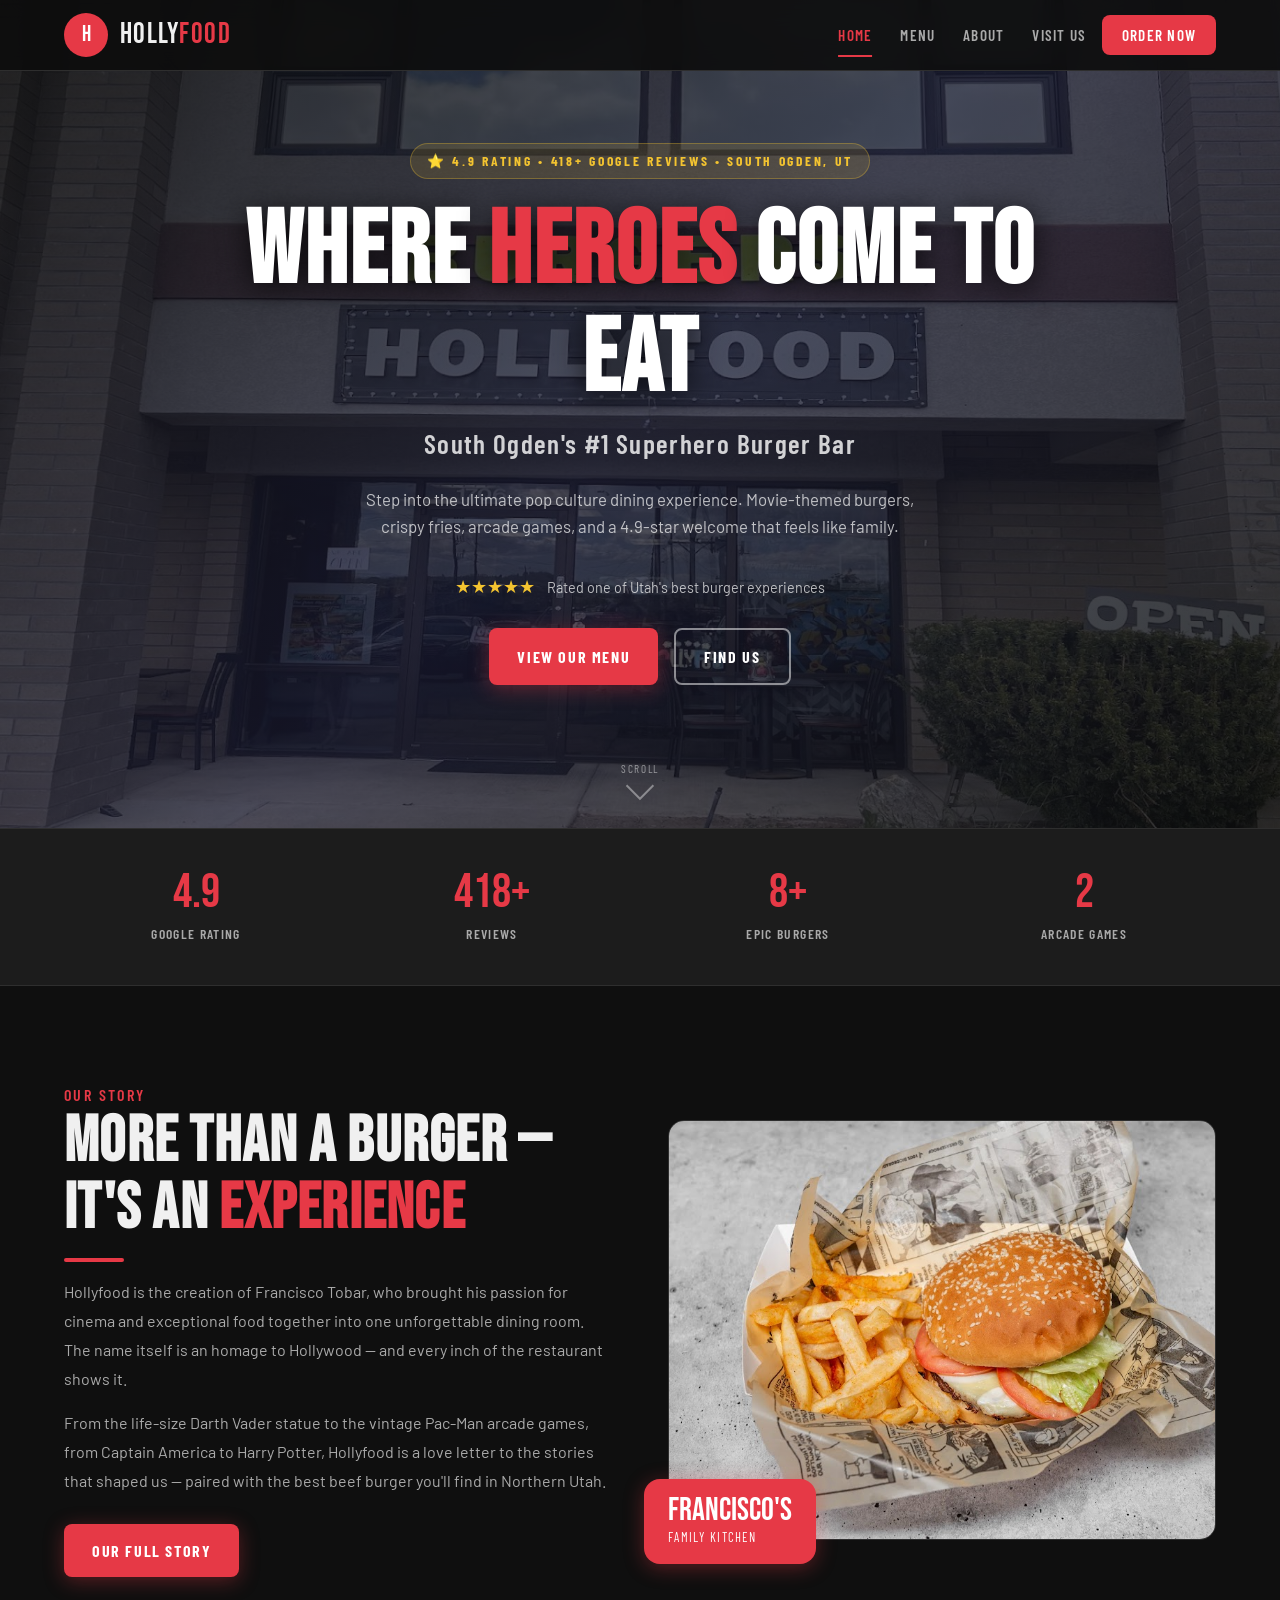
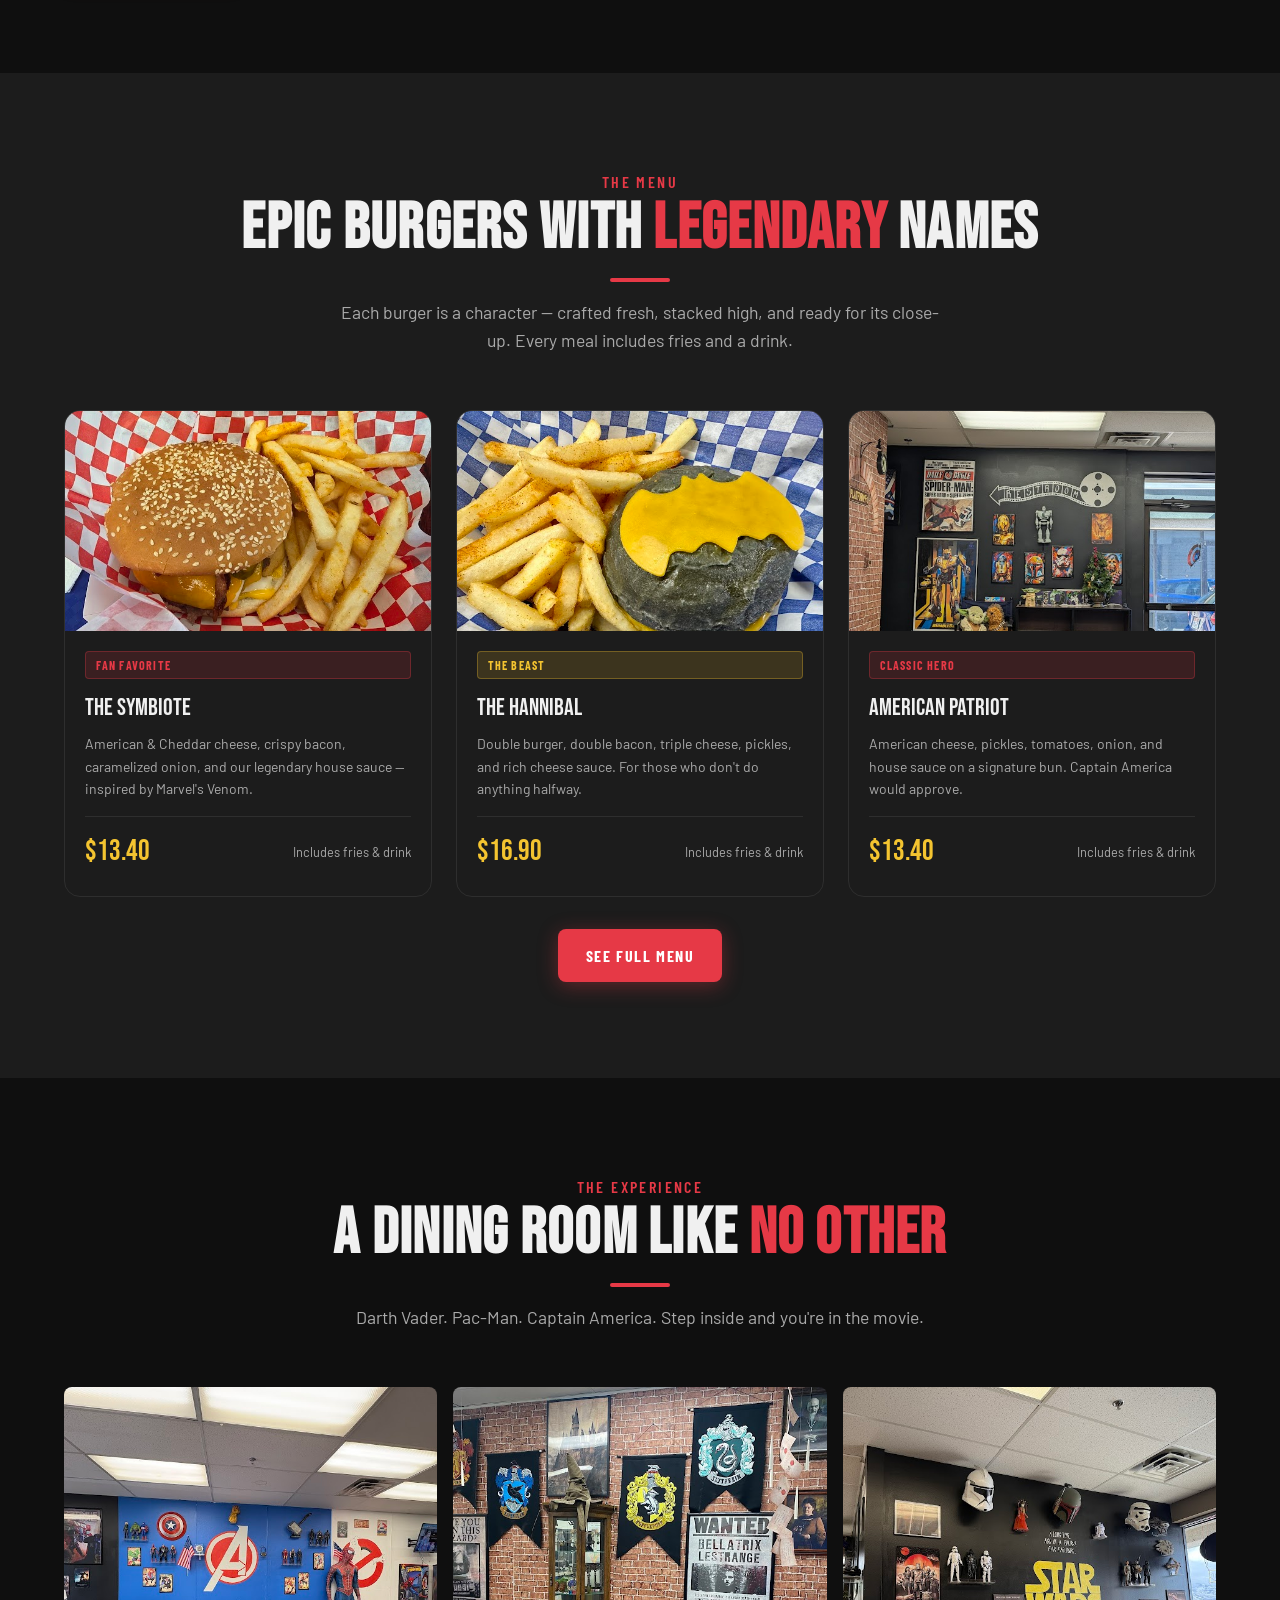
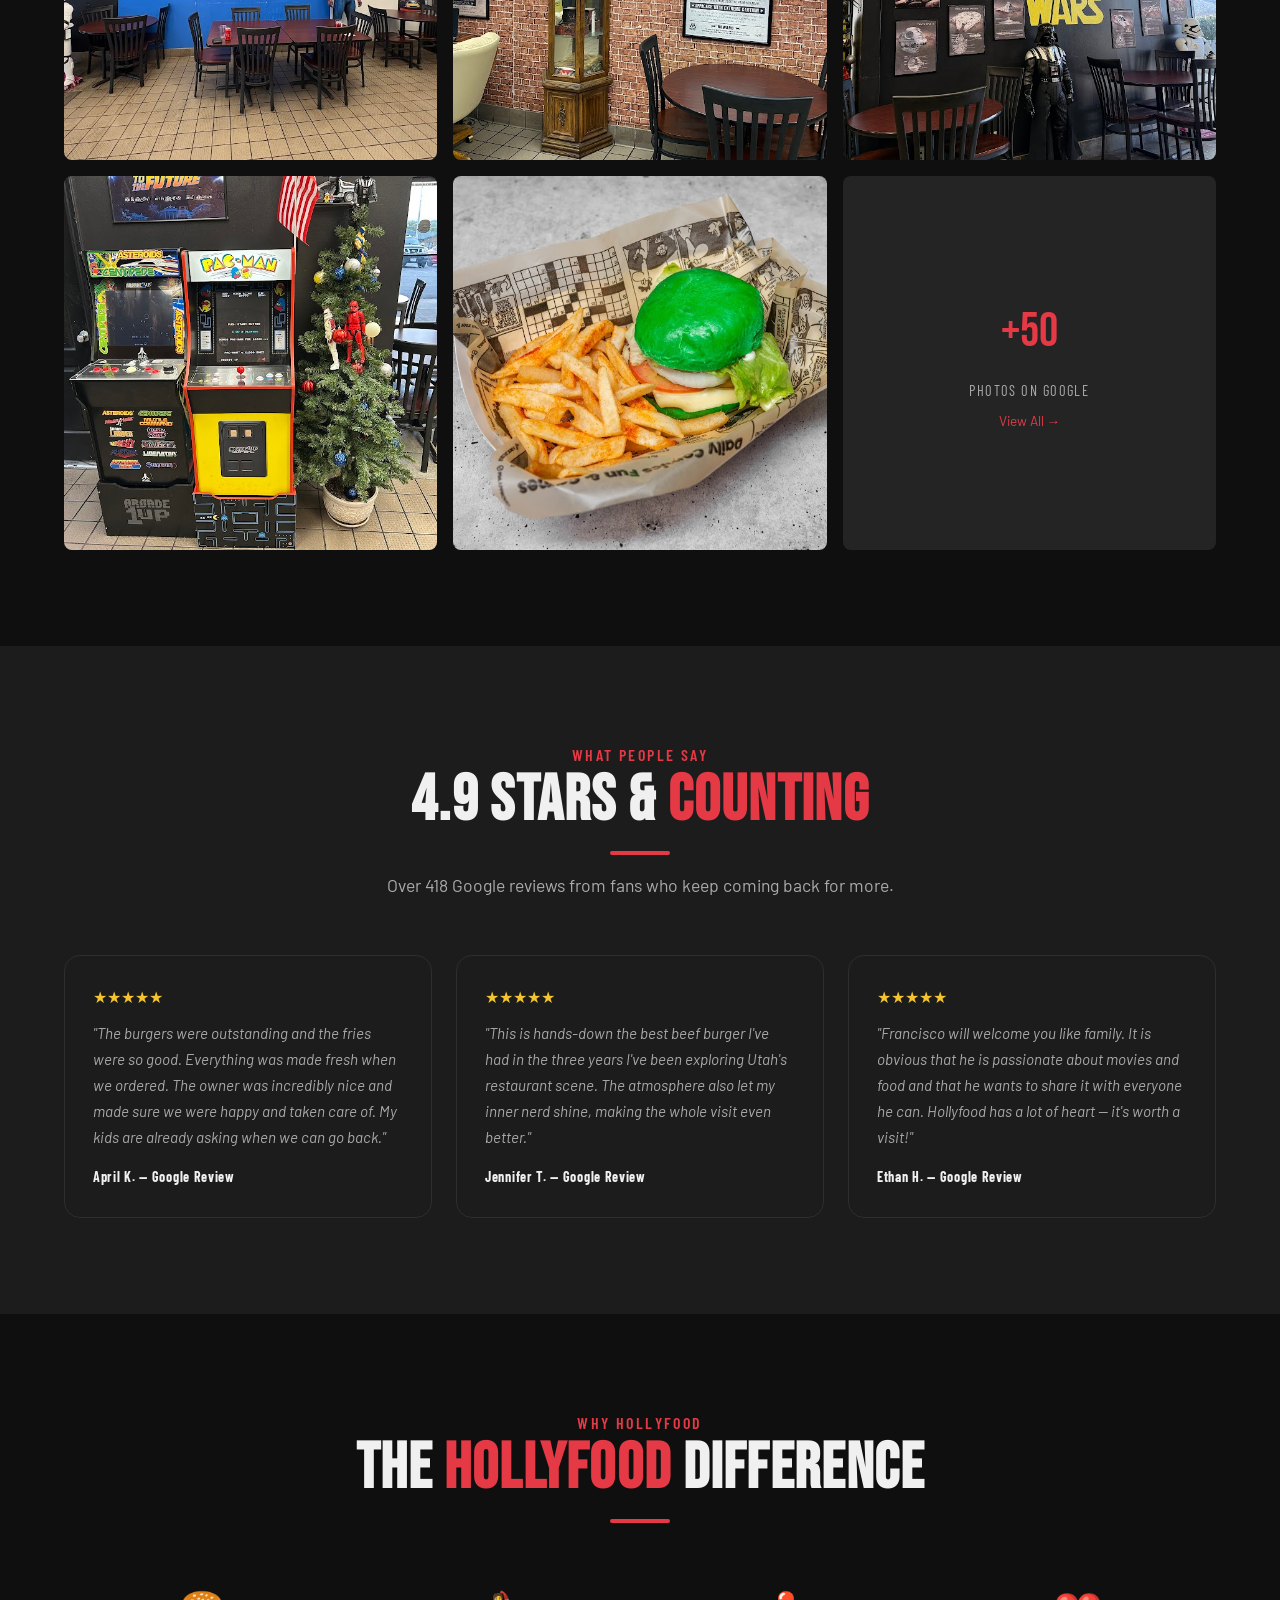
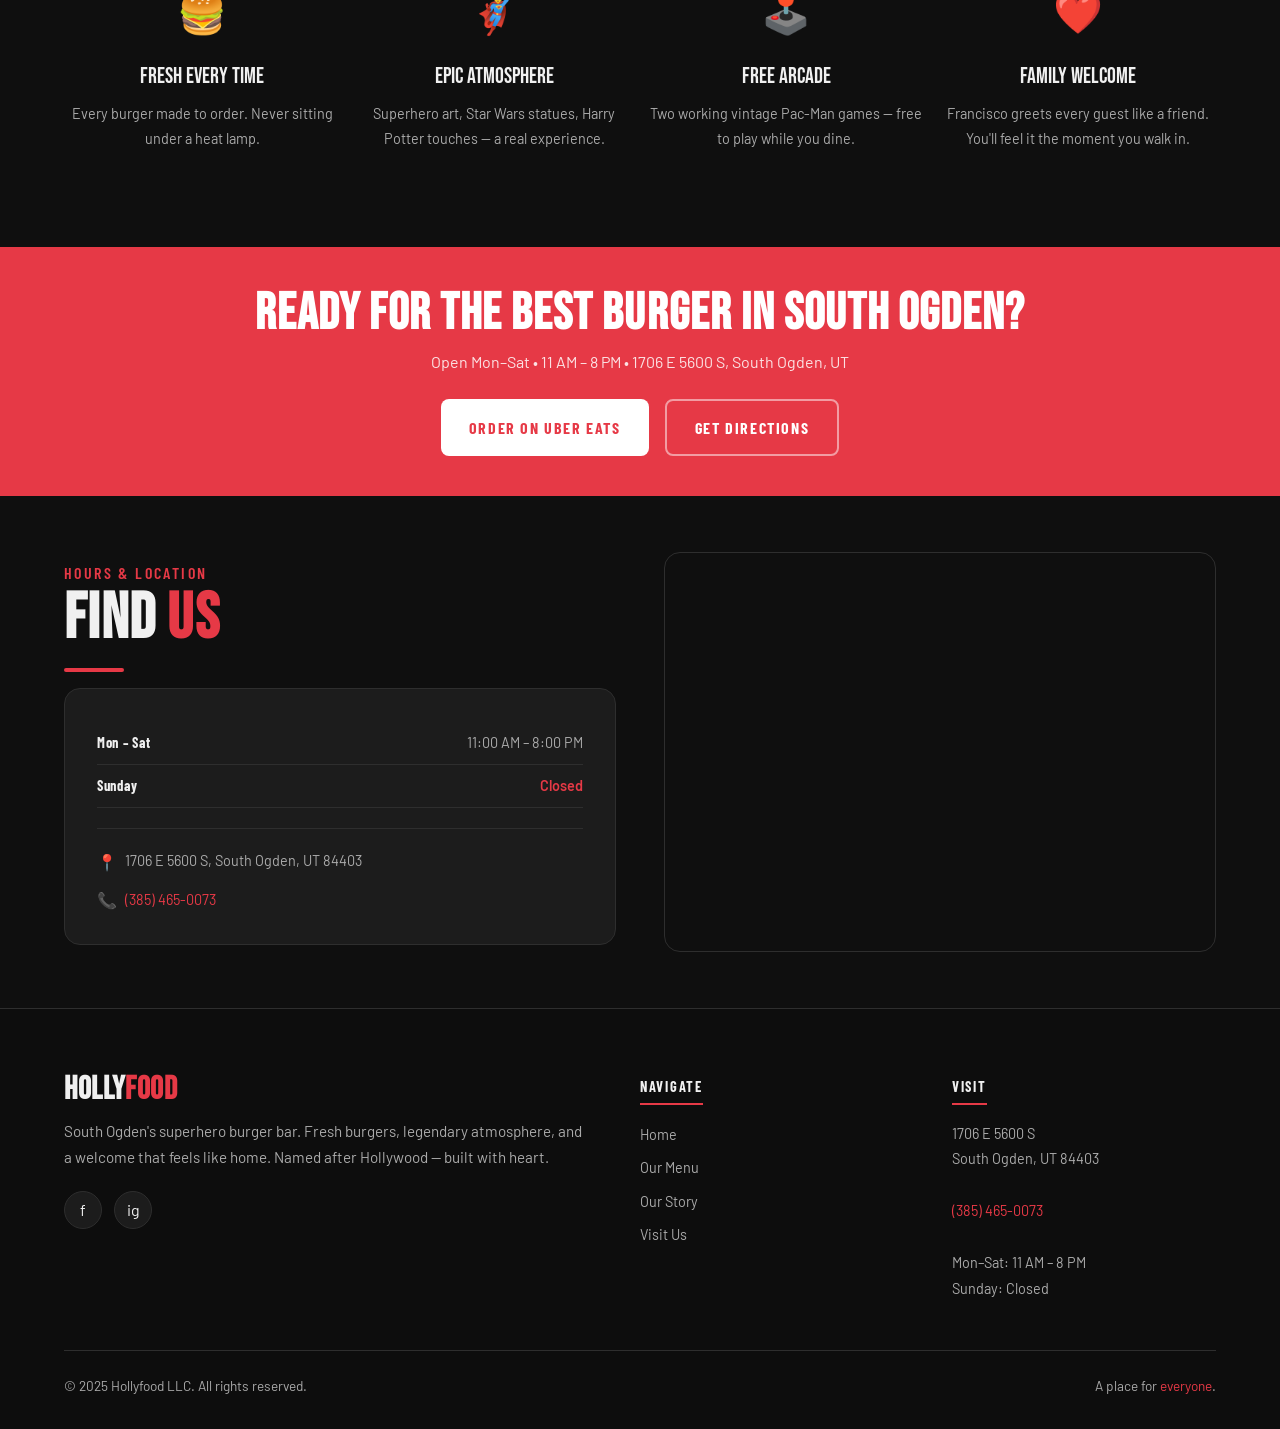
==== index.html @ 8cdc905f "fix: replace keyed Maps embed with keyless iframe (no API key needed)" ====
<!DOCTYPE html>
<html lang="en">
<head>
  <meta charset="UTF-8" />
  <meta name="viewport" content="width=device-width, initial-scale=1.0" />
  <title>Hollyfood — South Ogden's Superhero Burger Bar</title>
  <meta name="description" content="Hollyfood is South Ogden's one-of-a-kind superhero and movie-themed burger bar. Epic burgers, crispy fries, retro arcade games, and an unforgettable atmosphere. 4.9 ⭐ on Google." />
  <link rel="stylesheet" href="style.css" />
</head>
<body>

  <!-- NAV -->
  <nav id="main-nav">
    <div class="nav-inner">
      <a href="index.html" class="nav-logo" aria-label="Hollyfood Home">
        <div class="nav-logo-icon">H</div>
        <span class="nav-logo-text">Holly<span>food</span></span>
      </a>
      <div class="nav-links">
        <a href="index.html" class="active">Home</a>
        <a href="menu.html">Menu</a>
        <a href="about.html">About</a>
        <a href="visit.html">Visit Us</a>
        <a href="visit.html#order" class="nav-cta">Order Now</a>
      </div>
      <button class="nav-toggle" id="nav-toggle" aria-label="Toggle menu">
        <span></span><span></span><span></span>
      </button>
    </div>
    <div class="nav-mobile" id="nav-mobile">
      <a href="index.html" class="active">Home</a>
      <a href="menu.html">Menu</a>
      <a href="about.html">About</a>
      <a href="visit.html">Visit Us</a>
      <a href="visit.html#order">Order Now</a>
    </div>
  </nav>

  <!-- HERO -->
  <section class="hero" id="hero">
    <div class="hero-bg" style="background-image: url('images/photo-1.jpg');"></div>
    <div class="hero-overlay"></div>
    <div class="hero-content">
      <div class="hero-badge">⭐ 4.9 Rating &bull; 418+ Google Reviews &bull; South Ogden, UT</div>
      <h1>Where <span>Heroes</span> Come to Eat</h1>
      <p class="hero-sub">South Ogden's #1 Superhero Burger Bar</p>
      <p class="hero-desc">Step into the ultimate pop culture dining experience. Movie-themed burgers, crispy fries, arcade games, and a 4.9-star welcome that feels like family.</p>
      <div class="hero-stars">
        ★★★★★ <span>Rated one of Utah's best burger experiences</span>
      </div>
      <div class="hero-btns">
        <a href="menu.html" class="btn btn-primary">View Our Menu</a>
        <a href="visit.html" class="btn btn-outline">Find Us</a>
      </div>
    </div>
    <div class="scroll-indicator">
      <span>Scroll</span>
      <div class="scroll-indicator-arrow"></div>
    </div>
  </section>

  <!-- STATS BAR -->
  <div class="stats-bar reveal">
    <div class="container">
      <div class="stats-grid">
        <div>
          <div class="stat-number">4.9</div>
          <div class="stat-label">Google Rating</div>
        </div>
        <div>
          <div class="stat-number">418+</div>
          <div class="stat-label">Reviews</div>
        </div>
        <div>
          <div class="stat-number">8+</div>
          <div class="stat-label">Epic Burgers</div>
        </div>
        <div>
          <div class="stat-number">2</div>
          <div class="stat-label">Arcade Games</div>
        </div>
      </div>
    </div>
  </div>

  <!-- ABOUT SNIPPET -->
  <section>
    <div class="container">
      <div class="grid-2" style="gap: 3.5rem; align-items: center;">
        <div class="reveal">
          <span class="subheading">Our Story</span>
          <h2>More Than a Burger — It's an <span class="text-accent">Experience</span></h2>
          <div class="accent-divider" style="margin: 1rem 0;"></div>
          <p style="color: var(--color-text-muted); line-height: 1.8; margin-bottom: 1rem;">
            Hollyfood is the creation of Francisco Tobar, who brought his passion for cinema and exceptional food together into one unforgettable dining room. The name itself is an homage to Hollywood — and every inch of the restaurant shows it.
          </p>
          <p style="color: var(--color-text-muted); line-height: 1.8; margin-bottom: 1.75rem;">
            From the life-size Darth Vader statue to the vintage Pac-Man arcade games, from Captain America to Harry Potter, Hollyfood is a love letter to the stories that shaped us — paired with the best beef burger you'll find in Northern Utah.
          </p>
          <a href="about.html" class="btn btn-primary">Our Full Story</a>
        </div>
        <div class="reveal reveal-delay-2" style="position: relative;">
          <div class="photo-card card" style="height: 420px;">
            <img
              src="images/photo-2.jpg"
              alt="Hollyfood interior with superhero decor and memorabilia"
              style="width:100%; height: 100%; object-fit: cover;"
            />
          </div>
          <div style="position: absolute; bottom: -1.5rem; left: -1.5rem; background: var(--color-accent); color: #fff; border-radius: var(--radius-lg); padding: 1rem 1.5rem; box-shadow: var(--shadow-accent);">
            <div style="font-family: var(--font-heading); font-size: 2rem; line-height: 1;">Francisco's</div>
            <div style="font-family: var(--font-subheading); font-size: 0.8rem; letter-spacing: 0.1em; text-transform: uppercase;">Family Kitchen</div>
          </div>
        </div>
      </div>
    </div>
  </section>

  <!-- FEATURED MENU -->
  <section class="bg-surface">
    <div class="container">
      <div class="section-header reveal">
        <span class="subheading">The Menu</span>
        <h2>Epic Burgers with <span class="text-accent">Legendary</span> Names</h2>
        <div class="accent-divider"></div>
        <p>Each burger is a character — crafted fresh, stacked high, and ready for its close-up. Every meal includes fries and a drink.</p>
      </div>

      <div class="grid-3">
        <!-- Symbiote -->
        <div class="menu-item-card reveal reveal-delay-1">
          <div class="menu-item-img">
            <img
              src="images/photo-3.jpg"
              alt="The Symbiote Burger"
            />
          </div>
          <div class="menu-item-body">
            <div class="tag" style="margin-bottom: 0.6rem;">Fan Favorite</div>
            <div class="menu-item-name">The Symbiote</div>
            <div class="menu-item-desc">American & Cheddar cheese, crispy bacon, caramelized onion, and our legendary house sauce — inspired by Marvel's Venom.</div>
            <div class="menu-item-footer">
              <span class="menu-price">$13.40</span>
              <span style="color: var(--color-text-muted); font-size: 0.8rem;">Includes fries & drink</span>
            </div>
          </div>
        </div>

        <!-- Hannibal -->
        <div class="menu-item-card reveal reveal-delay-2">
          <div class="menu-item-img">
            <img
              src="images/photo-4.jpg"
              alt="The Hannibal Double Burger"
            />
          </div>
          <div class="menu-item-body">
            <div class="tag tag-gold" style="margin-bottom: 0.6rem;">The Beast</div>
            <div class="menu-item-name">The Hannibal</div>
            <div class="menu-item-desc">Double burger, double bacon, triple cheese, pickles, and rich cheese sauce. For those who don't do anything halfway.</div>
            <div class="menu-item-footer">
              <span class="menu-price">$16.90</span>
              <span style="color: var(--color-text-muted); font-size: 0.8rem;">Includes fries & drink</span>
            </div>
          </div>
        </div>

        <!-- American Patriot -->
        <div class="menu-item-card reveal reveal-delay-3">
          <div class="menu-item-img">
            <img
              src="images/photo-5.jpg"
              alt="The American Patriot Burger"
            />
          </div>
          <div class="menu-item-body">
            <div class="tag" style="margin-bottom: 0.6rem;">Classic Hero</div>
            <div class="menu-item-name">American Patriot</div>
            <div class="menu-item-desc">American cheese, pickles, tomatoes, onion, and house sauce on a signature bun. Captain America would approve.</div>
            <div class="menu-item-footer">
              <span class="menu-price">$13.40</span>
              <span style="color: var(--color-text-muted); font-size: 0.8rem;">Includes fries & drink</span>
            </div>
          </div>
        </div>
      </div>

      <div class="text-center mt-2 reveal">
        <a href="menu.html" class="btn btn-primary">See Full Menu</a>
      </div>
    </div>
  </section>

  <!-- ATMOSPHERE GALLERY -->
  <section>
    <div class="container">
      <div class="section-header reveal">
        <span class="subheading">The Experience</span>
        <h2>A Dining Room Like <span class="text-accent">No Other</span></h2>
        <div class="accent-divider"></div>
        <p>Darth Vader. Pac-Man. Captain America. Step inside and you're in the movie.</p>
      </div>
      <div class="gallery-grid">
        <div class="gallery-item reveal reveal-delay-1">
          <img
            src="images/photo-6.jpg"
            alt="Hollyfood superhero atmosphere"
          />
        </div>
        <div class="gallery-item reveal reveal-delay-2">
          <img
            src="images/photo-7.jpg"
            alt="Hollyfood food and decor"
          />
        </div>
        <div class="gallery-item reveal reveal-delay-3">
          <img
            src="images/photo-8.jpg"
            alt="Hollyfood delicious burgers"
          />
        </div>
        <div class="gallery-item reveal reveal-delay-1">
          <img
            src="images/photo-9.jpg"
            alt="Hollyfood experience"
          />
        </div>
        <div class="gallery-item reveal reveal-delay-2">
          <img
            src="images/photo-10.jpg"
            alt="Hollyfood interior"
          />
        </div>
        <div class="gallery-item reveal reveal-delay-3" style="background: var(--color-surface2); display: flex; align-items: center; justify-content: center;">
          <div style="text-align: center; padding: 2rem;">
            <div style="font-family: var(--font-heading); font-size: 3rem; color: var(--color-accent);">+50</div>
            <div style="font-family: var(--font-subheading); font-size: 0.9rem; letter-spacing: 0.1em; text-transform: uppercase; color: var(--color-text-muted); margin-top: 0.5rem;">Photos on Google</div>
            <a href="https://www.google.com/maps/place/Hollyfood" target="_blank" rel="noopener" style="color: var(--color-accent); font-size: 0.85rem; margin-top: 0.5rem; display: block;">View All →</a>
          </div>
        </div>
      </div>
    </div>
  </section>

  <!-- REVIEWS -->
  <section class="bg-surface">
    <div class="container">
      <div class="section-header reveal">
        <span class="subheading">What People Say</span>
        <h2>4.9 Stars &amp; <span class="text-accent">Counting</span></h2>
        <div class="accent-divider"></div>
        <p>Over 418 Google reviews from fans who keep coming back for more.</p>
      </div>
      <div class="grid-3">
        <div class="review-card reveal reveal-delay-1">
          <div class="review-stars">★★★★★</div>
          <p class="review-text">"The burgers were outstanding and the fries were so good. Everything was made fresh when we ordered. The owner was incredibly nice and made sure we were happy and taken care of. My kids are already asking when we can go back."</p>
          <div class="review-author">April K. — Google Review</div>
        </div>
        <div class="review-card reveal reveal-delay-2">
          <div class="review-stars">★★★★★</div>
          <p class="review-text">"This is hands-down the best beef burger I've had in the three years I've been exploring Utah's restaurant scene. The atmosphere also let my inner nerd shine, making the whole visit even better."</p>
          <div class="review-author">Jennifer T. — Google Review</div>
        </div>
        <div class="review-card reveal reveal-delay-3">
          <div class="review-stars">★★★★★</div>
          <p class="review-text">"Francisco will welcome you like family. It is obvious that he is passionate about movies and food and that he wants to share it with everyone he can. Hollyfood has a lot of heart — it's worth a visit!"</p>
          <div class="review-author">Ethan H. — Google Review</div>
        </div>
      </div>
    </div>
  </section>

  <!-- FEATURES -->
  <section>
    <div class="container">
      <div class="section-header reveal">
        <span class="subheading">Why Hollyfood</span>
        <h2>The <span class="text-accent">Hollyfood</span> Difference</h2>
        <div class="accent-divider"></div>
      </div>
      <div class="grid-4">
        <div class="text-center reveal reveal-delay-1">
          <div class="feature-icon">🍔</div>
          <div class="feature-title">Fresh Every Time</div>
          <p class="feature-text">Every burger made to order. Never sitting under a heat lamp.</p>
        </div>
        <div class="text-center reveal reveal-delay-2">
          <div class="feature-icon">🦸</div>
          <div class="feature-title">Epic Atmosphere</div>
          <p class="feature-text">Superhero art, Star Wars statues, Harry Potter touches — a real experience.</p>
        </div>
        <div class="text-center reveal reveal-delay-3">
          <div class="feature-icon">🕹️</div>
          <div class="feature-title">Free Arcade</div>
          <p class="feature-text">Two working vintage Pac-Man games — free to play while you dine.</p>
        </div>
        <div class="text-center reveal reveal-delay-4">
          <div class="feature-icon">❤️</div>
          <div class="feature-title">Family Welcome</div>
          <p class="feature-text">Francisco greets every guest like a friend. You'll feel it the moment you walk in.</p>
        </div>
      </div>
    </div>
  </section>

  <!-- CTA STRIP -->
  <div class="cta-strip reveal">
    <div class="container">
      <h2>Ready for the Best Burger in South Ogden?</h2>
      <p>Open Mon–Sat &bull; 11 AM – 8 PM &bull; 1706 E 5600 S, South Ogden, UT</p>
      <div style="display: flex; gap: 1rem; justify-content: center; flex-wrap: wrap; margin-top: 1rem;">
        <a href="visit.html#order" class="btn" style="background:#fff; color: var(--color-accent);">Order on Uber Eats</a>
        <a href="visit.html" class="btn btn-outline">Get Directions</a>
      </div>
    </div>
  </div>

  <!-- HOURS SNIPPET -->
  <section style="padding: 3.5rem 0;">
    <div class="container">
      <div class="grid-2" style="align-items: center; gap: 3rem;">
        <div class="reveal">
          <span class="subheading">Hours &amp; Location</span>
          <h2>Find <span class="text-accent">Us</span></h2>
          <div class="accent-divider" style="margin: 1rem 0;"></div>
          <div class="info-box">
            <div class="hours-row"><span class="hours-day">Mon – Sat</span><span class="hours-time">11:00 AM – 8:00 PM</span></div>
            <div class="hours-row"><span class="hours-day">Sunday</span><span class="hours-closed">Closed</span></div>
            <div style="margin-top: 1.25rem; padding-top: 1.25rem; border-top: 1px solid var(--color-border);">
              <div style="display: flex; gap: 0.5rem; align-items: flex-start; margin-bottom: 0.75rem;">
                <span>📍</span>
                <span style="color: var(--color-text-muted); font-size: 0.9rem;">1706 E 5600 S, South Ogden, UT 84403</span>
              </div>
              <div style="display: flex; gap: 0.5rem; align-items: center;">
                <span>📞</span>
                <a href="tel:+13854650073" style="color: var(--color-accent); font-size: 0.9rem;">(385) 465-0073</a>
              </div>
            </div>
          </div>
        </div>
        <div class="reveal reveal-delay-2">
          <div class="map-container">
            <iframe
              src="https://maps.google.com/maps?q=Hollyfood,1706+E+5600+S,South+Ogden,UT+84403&output=embed"
              allowfullscreen
              loading="lazy"
              referrerpolicy="no-referrer-when-downgrade"
              title="Hollyfood Location Map"
            ></iframe>
          </div>
        </div>
      </div>
    </div>
  </section>

  <!-- FOOTER -->
  <footer>
    <div class="container">
      <div class="footer-grid">
        <div class="footer-brand">
          <h3>Holly<span>food</span></h3>
          <p>South Ogden's superhero burger bar. Fresh burgers, legendary atmosphere, and a welcome that feels like home. Named after Hollywood — built with heart.</p>
          <div class="footer-social">
            <a href="https://www.facebook.com/HollyFood.Utah/" target="_blank" rel="noopener" title="Facebook">f</a>
            <a href="https://www.instagram.com/hollyfoodut/" target="_blank" rel="noopener" title="Instagram">ig</a>
          </div>
        </div>
        <div class="footer-col">
          <h4>Navigate</h4>
          <ul>
            <li><a href="index.html">Home</a></li>
            <li><a href="menu.html">Our Menu</a></li>
            <li><a href="about.html">Our Story</a></li>
            <li><a href="visit.html">Visit Us</a></li>
          </ul>
        </div>
        <div class="footer-col">
          <h4>Visit</h4>
          <address>
            1706 E 5600 S<br />
            South Ogden, UT 84403<br /><br />
            <a href="tel:+13854650073">(385) 465-0073</a><br /><br />
            Mon–Sat: 11 AM – 8 PM<br />
            Sunday: Closed
          </address>
        </div>
      </div>
      <div class="footer-bottom">
        <p>&copy; 2025 Hollyfood LLC. All rights reserved.</p>
        <p>A place for <span style="color: var(--color-accent);">everyone</span>.</p>
      </div>
    </div>
  </footer>

  <script>
    // Nav toggle
    const toggle = document.getElementById('nav-toggle');
    const mobile = document.getElementById('nav-mobile');
    toggle.addEventListener('click', () => {
      toggle.classList.toggle('open');
      mobile.classList.toggle('open');
    });

    // Sticky nav shadow
    window.addEventListener('scroll', () => {
      document.getElementById('main-nav').classList.toggle('scrolled', window.scrollY > 50);
    });

    // Hero loaded
    window.addEventListener('load', () => {
      document.getElementById('hero').classList.add('loaded');
    });

    // Scroll reveal
    const observer = new IntersectionObserver((entries) => {
      entries.forEach(e => {
        if (e.isIntersecting) e.target.classList.add('visible');
      });
    }, { threshold: 0.12 });
    document.querySelectorAll('.reveal').forEach(el => observer.observe(el));
  </script>
</body>
</html>
---- style.css ----
/* ==============================
   HOLLYFOOD — Global Stylesheet
   Cinematic superhero burger joint
   ============================== */

@import url('https://fonts.googleapis.com/css2?family=Bebas+Neue&family=Barlow:wght@400;500;600;700&family=Barlow+Condensed:wght@600;700&display=swap');

:root {
  --color-primary: #0d0d0d;
  --color-secondary: #1a1a2e;
  --color-accent: #e63946;
  --color-gold: #f4c430;
  --color-bg: #0f0f0f;
  --color-surface: #1c1c1c;
  --color-surface2: #242424;
  --color-text: #f0f0f0;
  --color-text-muted: #aaaaaa;
  --color-border: #2e2e2e;
  --font-heading: 'Bebas Neue', sans-serif;
  --font-subheading: 'Barlow Condensed', sans-serif;
  --font-body: 'Barlow', sans-serif;
  --radius: 8px;
  --radius-lg: 16px;
  --shadow: 0 4px 20px rgba(0, 0, 0, 0.4);
  --shadow-lg: 0 12px 40px rgba(0, 0, 0, 0.6);
  --shadow-accent: 0 4px 20px rgba(230, 57, 70, 0.35);
  --transition: all 0.3s ease;
}

/* ===== RESET ===== */
*, *::before, *::after {
  box-sizing: border-box;
  margin: 0;
  padding: 0;
}

html {
  scroll-behavior: smooth;
  font-size: 16px;
}

body {
  font-family: var(--font-body);
  background-color: var(--color-bg);
  color: var(--color-text);
  line-height: 1.6;
  overflow-x: hidden;
}

img {
  max-width: 100%;
  height: auto;
  display: block;
}

a {
  color: inherit;
  text-decoration: none;
}

ul { list-style: none; }

/* ===== TYPOGRAPHY ===== */
h1, h2, h3, h4 {
  font-family: var(--font-heading);
  line-height: 1.05;
  letter-spacing: 0.02em;
}

h1 { font-size: clamp(3rem, 8vw, 7rem); }
h2 { font-size: clamp(2.4rem, 5vw, 4rem); }
h3 { font-size: clamp(1.6rem, 3vw, 2.2rem); }

.subheading {
  font-family: var(--font-subheading);
  font-size: 1rem;
  font-weight: 600;
  letter-spacing: 0.15em;
  text-transform: uppercase;
  color: var(--color-accent);
  margin-bottom: 0.5rem;
}

/* ===== SCROLL REVEAL ===== */
.reveal {
  opacity: 0;
  transform: translateY(30px);
  transition: opacity 0.6s ease, transform 0.6s ease;
}
.reveal.visible {
  opacity: 1;
  transform: translateY(0);
}
.reveal-delay-1 { transition-delay: 0.1s; }
.reveal-delay-2 { transition-delay: 0.2s; }
.reveal-delay-3 { transition-delay: 0.3s; }
.reveal-delay-4 { transition-delay: 0.4s; }

/* ===== NAV ===== */
nav {
  position: fixed;
  top: 0;
  left: 0;
  right: 0;
  z-index: 1000;
  background: rgba(13, 13, 13, 0.9);
  backdrop-filter: blur(12px);
  -webkit-backdrop-filter: blur(12px);
  border-bottom: 1px solid var(--color-border);
  transition: var(--transition);
}

nav.scrolled {
  box-shadow: 0 2px 20px rgba(0, 0, 0, 0.6);
  background: rgba(13, 13, 13, 0.98);
}

.nav-inner {
  max-width: 1200px;
  margin: 0 auto;
  padding: 0 1.5rem;
  height: 70px;
  display: flex;
  align-items: center;
  justify-content: space-between;
}

.nav-logo {
  display: flex;
  align-items: center;
  gap: 0.75rem;
}

.nav-logo-icon {
  width: 44px;
  height: 44px;
  background: var(--color-accent);
  border-radius: 50%;
  display: flex;
  align-items: center;
  justify-content: center;
  font-family: var(--font-heading);
  font-size: 1.4rem;
  color: #fff;
  flex-shrink: 0;
}

.nav-logo-text {
  font-family: var(--font-heading);
  font-size: 1.8rem;
  letter-spacing: 0.05em;
  color: var(--color-text);
}

.nav-logo-text span {
  color: var(--color-accent);
}

.nav-links {
  display: none;
  gap: 0.25rem;
  align-items: center;
}

.nav-links a {
  font-family: var(--font-subheading);
  font-size: 0.95rem;
  font-weight: 600;
  letter-spacing: 0.08em;
  text-transform: uppercase;
  padding: 0.5rem 0.75rem;
  border-radius: var(--radius);
  color: var(--color-text-muted);
  transition: var(--transition);
  position: relative;
}

.nav-links a::after {
  content: '';
  position: absolute;
  bottom: -2px;
  left: 50%;
  transform: translateX(-50%);
  width: 0;
  height: 2px;
  background: var(--color-accent);
  transition: width 0.3s ease;
}

.nav-links a:hover,
.nav-links a.active {
  color: var(--color-text);
}

.nav-links a:hover::after,
.nav-links a.active::after {
  width: calc(100% - 1.5rem);
}

.nav-links a.active {
  color: var(--color-accent);
}

.nav-cta {
  background: var(--color-accent) !important;
  color: #fff !important;
  padding: 0.5rem 1.25rem !important;
  border-radius: var(--radius) !important;
}

.nav-cta:hover {
  background: #c1121f !important;
}

.nav-cta::after {
  display: none !important;
}

/* Hamburger */
.nav-toggle {
  display: flex;
  flex-direction: column;
  justify-content: center;
  gap: 5px;
  width: 36px;
  height: 36px;
  cursor: pointer;
  background: none;
  border: none;
  padding: 4px;
}

.nav-toggle span {
  display: block;
  width: 100%;
  height: 2px;
  background: var(--color-text);
  transition: var(--transition);
  border-radius: 2px;
}

.nav-toggle.open span:nth-child(1) {
  transform: translateY(7px) rotate(45deg);
}
.nav-toggle.open span:nth-child(2) {
  opacity: 0;
}
.nav-toggle.open span:nth-child(3) {
  transform: translateY(-7px) rotate(-45deg);
}

/* Mobile menu */
.nav-mobile {
  display: none;
  flex-direction: column;
  background: rgba(13, 13, 13, 0.98);
  border-top: 1px solid var(--color-border);
  padding: 1rem 1.5rem 1.5rem;
  gap: 0.25rem;
}

.nav-mobile.open {
  display: flex;
}

.nav-mobile a {
  font-family: var(--font-subheading);
  font-size: 1.1rem;
  font-weight: 600;
  letter-spacing: 0.08em;
  text-transform: uppercase;
  padding: 0.75rem 0;
  border-bottom: 1px solid var(--color-border);
  color: var(--color-text-muted);
  transition: var(--transition);
}

.nav-mobile a:last-child { border-bottom: none; }

.nav-mobile a:hover,
.nav-mobile a.active {
  color: var(--color-accent);
  padding-left: 0.5rem;
}

@media (min-width: 768px) {
  .nav-links { display: flex; }
  .nav-toggle { display: none; }
}

/* ===== HERO ===== */
.hero {
  position: relative;
  min-height: 92vh;
  display: flex;
  align-items: center;
  justify-content: center;
  overflow: hidden;
}

.hero-bg {
  position: absolute;
  inset: 0;
  background-size: cover;
  background-position: center;
  background-repeat: no-repeat;
  transform: scale(1.05);
  transition: transform 8s ease;
}

.hero.loaded .hero-bg {
  transform: scale(1);
}

.hero-overlay {
  position: absolute;
  inset: 0;
  background: linear-gradient(
    135deg,
    rgba(13, 13, 13, 0.88) 0%,
    rgba(26, 26, 46, 0.75) 50%,
    rgba(13, 13, 13, 0.82) 100%
  );
}

.hero-content {
  position: relative;
  z-index: 2;
  text-align: center;
  padding: 2rem 1.5rem;
  max-width: 900px;
  margin: 0 auto;
}

.hero-badge {
  display: inline-block;
  font-family: var(--font-subheading);
  font-size: 0.85rem;
  font-weight: 700;
  letter-spacing: 0.2em;
  text-transform: uppercase;
  color: var(--color-gold);
  background: rgba(244, 196, 48, 0.12);
  border: 1px solid rgba(244, 196, 48, 0.3);
  padding: 0.4rem 1rem;
  border-radius: 100px;
  margin-bottom: 1.25rem;
  animation: fadeInDown 0.8s ease forwards;
}

.hero h1 {
  color: #fff;
  text-shadow: 0 4px 30px rgba(0,0,0,0.8);
  animation: fadeInUp 0.9s ease 0.15s both;
  margin-bottom: 0.5rem;
}

.hero h1 span {
  color: var(--color-accent);
}

.hero-sub {
  font-family: var(--font-subheading);
  font-size: clamp(1.2rem, 2.5vw, 1.7rem);
  font-weight: 600;
  letter-spacing: 0.05em;
  color: rgba(255,255,255,0.8);
  margin-bottom: 1.25rem;
  animation: fadeInUp 0.9s ease 0.25s both;
}

.hero-desc {
  font-size: 1.05rem;
  color: rgba(255,255,255,0.7);
  max-width: 560px;
  margin: 0 auto 2rem;
  animation: fadeInUp 0.9s ease 0.35s both;
}

.hero-stars {
  color: var(--color-gold);
  font-size: 1.1rem;
  margin-bottom: 0.25rem;
  animation: fadeInUp 0.9s ease 0.4s both;
}

.hero-stars span {
  color: rgba(255,255,255,0.7);
  font-size: 0.9rem;
  font-family: var(--font-body);
  margin-left: 0.5rem;
}

.hero-btns {
  display: flex;
  gap: 1rem;
  justify-content: center;
  flex-wrap: wrap;
  margin-top: 1.75rem;
  animation: fadeInUp 0.9s ease 0.5s both;
}

@keyframes fadeInUp {
  from { opacity: 0; transform: translateY(25px); }
  to { opacity: 1; transform: translateY(0); }
}

@keyframes fadeInDown {
  from { opacity: 0; transform: translateY(-15px); }
  to { opacity: 1; transform: translateY(0); }
}

/* ===== BUTTONS ===== */
.btn {
  display: inline-flex;
  align-items: center;
  gap: 0.5rem;
  font-family: var(--font-subheading);
  font-size: 1rem;
  font-weight: 700;
  letter-spacing: 0.1em;
  text-transform: uppercase;
  padding: 0.875rem 1.75rem;
  border-radius: var(--radius);
  cursor: pointer;
  border: none;
  transition: var(--transition);
}

.btn:hover {
  transform: translateY(-3px);
  box-shadow: 0 8px 25px rgba(0,0,0,0.4);
}

.btn-primary {
  background: var(--color-accent);
  color: #fff;
  box-shadow: var(--shadow-accent);
}

.btn-primary:hover {
  background: #c1121f;
  box-shadow: 0 8px 30px rgba(230, 57, 70, 0.5);
}

.btn-outline {
  background: transparent;
  color: #fff;
  border: 2px solid rgba(255,255,255,0.5);
}

.btn-outline:hover {
  background: rgba(255,255,255,0.1);
  border-color: #fff;
}

.btn-gold {
  background: var(--color-gold);
  color: #000;
}

.btn-gold:hover {
  background: #e0b020;
  filter: brightness(1.05);
}

/* ===== LAYOUT ===== */
.container {
  max-width: 1200px;
  margin: 0 auto;
  padding: 0 1.5rem;
}

section {
  padding: 5rem 0;
}

.section-header {
  text-align: center;
  margin-bottom: 3.5rem;
}

.section-header h2 { margin-bottom: 0.75rem; }

.section-header p {
  color: var(--color-text-muted);
  font-size: 1.1rem;
  max-width: 600px;
  margin: 0 auto;
}

/* ===== CARDS ===== */
.card {
  background: var(--color-surface);
  border: 1px solid var(--color-border);
  border-radius: var(--radius-lg);
  overflow: hidden;
  transition: var(--transition);
}

.card:hover {
  transform: translateY(-6px);
  box-shadow: 0 16px 45px rgba(0, 0, 0, 0.5);
  border-color: var(--color-accent);
}

/* ===== PHOTO CARDS ===== */
.photo-card { overflow: hidden; }
.photo-card img {
  width: 100%;
  height: 100%;
  object-fit: cover;
  transition: transform 0.5s ease;
}
.photo-card:hover img {
  transform: scale(1.06);
}

/* ===== DIVIDER ===== */
.accent-divider {
  width: 60px;
  height: 4px;
  background: var(--color-accent);
  border-radius: 2px;
  margin: 1rem auto;
}

/* ===== GRID HELPERS ===== */
.grid-2 {
  display: grid;
  grid-template-columns: 1fr;
  gap: 1.5rem;
}

.grid-3 {
  display: grid;
  grid-template-columns: 1fr;
  gap: 1.5rem;
}

.grid-4 {
  display: grid;
  grid-template-columns: repeat(2, 1fr);
  gap: 1rem;
}

@media (min-width: 640px) {
  .grid-3 { grid-template-columns: repeat(2, 1fr); }
}

@media (min-width: 768px) {
  .grid-2 { grid-template-columns: repeat(2, 1fr); }
  .grid-3 { grid-template-columns: repeat(3, 1fr); }
  .grid-4 { grid-template-columns: repeat(4, 1fr); }
}

/* ===== BADGES / TAGS ===== */
.tag {
  display: inline-block;
  font-family: var(--font-subheading);
  font-size: 0.75rem;
  font-weight: 700;
  letter-spacing: 0.1em;
  text-transform: uppercase;
  padding: 0.2rem 0.6rem;
  border-radius: 4px;
  background: rgba(230, 57, 70, 0.15);
  color: var(--color-accent);
  border: 1px solid rgba(230, 57, 70, 0.3);
}

.tag-gold {
  background: rgba(244, 196, 48, 0.15);
  color: var(--color-gold);
  border-color: rgba(244, 196, 48, 0.3);
}

/* ===== REVIEW CARD ===== */
.review-card {
  background: var(--color-surface);
  border: 1px solid var(--color-border);
  border-radius: var(--radius-lg);
  padding: 1.75rem;
  transition: var(--transition);
}

.review-card:hover {
  transform: translateY(-4px);
  border-color: var(--color-accent);
  box-shadow: 0 10px 30px rgba(0,0,0,0.4);
}

.review-stars {
  color: var(--color-gold);
  font-size: 1rem;
  margin-bottom: 0.75rem;
}

.review-text {
  font-size: 0.95rem;
  color: var(--color-text-muted);
  line-height: 1.7;
  margin-bottom: 1rem;
  font-style: italic;
}

.review-author {
  font-family: var(--font-subheading);
  font-size: 0.875rem;
  font-weight: 700;
  letter-spacing: 0.05em;
  color: var(--color-text);
}

/* ===== STATS BAR ===== */
.stats-bar {
  background: var(--color-surface);
  border-top: 1px solid var(--color-border);
  border-bottom: 1px solid var(--color-border);
  padding: 2.5rem 0;
}

.stats-grid {
  display: grid;
  grid-template-columns: repeat(2, 1fr);
  gap: 2rem;
  text-align: center;
}

@media (min-width: 768px) {
  .stats-grid { grid-template-columns: repeat(4, 1fr); }
}

.stat-number {
  font-family: var(--font-heading);
  font-size: 3rem;
  color: var(--color-accent);
  line-height: 1;
}

.stat-label {
  font-family: var(--font-subheading);
  font-size: 0.85rem;
  font-weight: 600;
  letter-spacing: 0.1em;
  text-transform: uppercase;
  color: var(--color-text-muted);
  margin-top: 0.4rem;
}

/* ===== FOOTER ===== */
footer {
  background: var(--color-primary);
  border-top: 1px solid var(--color-border);
  padding: 4rem 0 2rem;
}

.footer-grid {
  display: grid;
  grid-template-columns: 1fr;
  gap: 3rem;
  margin-bottom: 3rem;
}

@media (min-width: 768px) {
  .footer-grid { grid-template-columns: 2fr 1fr 1fr; }
}

.footer-brand h3 {
  font-family: var(--font-heading);
  font-size: 2rem;
  color: var(--color-text);
  margin-bottom: 0.75rem;
}

.footer-brand h3 span { color: var(--color-accent); }

.footer-brand p {
  color: var(--color-text-muted);
  font-size: 0.95rem;
  line-height: 1.7;
  margin-bottom: 1.25rem;
}

.footer-social {
  display: flex;
  gap: 0.75rem;
}

.footer-social a {
  width: 38px;
  height: 38px;
  background: var(--color-surface);
  border: 1px solid var(--color-border);
  border-radius: 50%;
  display: flex;
  align-items: center;
  justify-content: center;
  font-size: 1rem;
  transition: var(--transition);
}

.footer-social a:hover {
  background: var(--color-accent);
  border-color: var(--color-accent);
  transform: translateY(-3px);
}

.footer-col h4 {
  font-family: var(--font-subheading);
  font-size: 0.9rem;
  font-weight: 700;
  letter-spacing: 0.12em;
  text-transform: uppercase;
  color: var(--color-text);
  margin-bottom: 1rem;
  padding-bottom: 0.5rem;
  border-bottom: 2px solid var(--color-accent);
  display: inline-block;
}

.footer-col ul li {
  margin-bottom: 0.5rem;
}

.footer-col ul li a {
  color: var(--color-text-muted);
  font-size: 0.9rem;
  transition: var(--transition);
}

.footer-col ul li a:hover {
  color: var(--color-accent);
  padding-left: 0.25rem;
}

.footer-col address {
  font-style: normal;
  color: var(--color-text-muted);
  font-size: 0.9rem;
  line-height: 1.8;
}

.footer-col address a {
  color: var(--color-accent);
  transition: var(--transition);
}

.footer-col address a:hover {
  filter: brightness(1.2);
}

.footer-bottom {
  border-top: 1px solid var(--color-border);
  padding-top: 1.5rem;
  display: flex;
  align-items: center;
  justify-content: space-between;
  flex-wrap: wrap;
  gap: 0.5rem;
}

.footer-bottom p {
  color: var(--color-text-muted);
  font-size: 0.85rem;
}

.footer-bottom a {
  color: var(--color-accent);
  transition: var(--transition);
}

/* ===== SECTION BG VARIANTS ===== */
.bg-surface { background: var(--color-surface); }
.bg-surface2 { background: var(--color-surface2); }

/* ===== MAP EMBED ===== */
.map-container {
  width: 100%;
  height: 400px;
  border-radius: var(--radius-lg);
  overflow: hidden;
  border: 1px solid var(--color-border);
}

.map-container iframe {
  width: 100%;
  height: 100%;
  border: none;
}

/* ===== INFO BOX ===== */
.info-box {
  background: var(--color-surface);
  border: 1px solid var(--color-border);
  border-radius: var(--radius-lg);
  padding: 2rem;
}

.info-box h3 {
  font-family: var(--font-heading);
  font-size: 1.6rem;
  margin-bottom: 1rem;
  color: var(--color-accent);
}

.info-row {
  display: flex;
  gap: 0.75rem;
  padding: 0.75rem 0;
  border-bottom: 1px solid var(--color-border);
  align-items: flex-start;
}

.info-row:last-child { border-bottom: none; }

.info-icon {
  font-size: 1.1rem;
  flex-shrink: 0;
  margin-top: 0.1rem;
  width: 20px;
  text-align: center;
}

.info-content {
  color: var(--color-text-muted);
  font-size: 0.9rem;
  line-height: 1.6;
}

.info-content strong {
  color: var(--color-text);
  display: block;
  font-family: var(--font-subheading);
  font-size: 0.8rem;
  letter-spacing: 0.1em;
  text-transform: uppercase;
  margin-bottom: 0.2rem;
}

/* ===== MENU PAGE ===== */
.menu-category-title {
  font-family: var(--font-heading);
  font-size: 2.5rem;
  color: var(--color-accent);
  margin-bottom: 1.5rem;
  display: flex;
  align-items: center;
  gap: 1rem;
}

.menu-category-title::after {
  content: '';
  flex: 1;
  height: 2px;
  background: var(--color-border);
}

.menu-item-card {
  background: var(--color-surface);
  border: 1px solid var(--color-border);
  border-radius: var(--radius-lg);
  overflow: hidden;
  transition: var(--transition);
  display: flex;
  flex-direction: column;
}

.menu-item-card:hover {
  transform: translateY(-6px);
  border-color: var(--color-accent);
  box-shadow: 0 16px 40px rgba(0,0,0,0.5);
}

.menu-item-img {
  width: 100%;
  height: 220px;
  overflow: hidden;
  position: relative;
}

.menu-item-img img {
  width: 100%;
  height: 100%;
  object-fit: cover;
  transition: transform 0.5s ease;
}

.menu-item-card:hover .menu-item-img img {
  transform: scale(1.07);
}

.menu-item-body {
  padding: 1.25rem;
  flex: 1;
  display: flex;
  flex-direction: column;
}

.menu-item-name {
  font-family: var(--font-heading);
  font-size: 1.5rem;
  color: var(--color-text);
  margin-bottom: 0.4rem;
}

.menu-item-desc {
  color: var(--color-text-muted);
  font-size: 0.875rem;
  line-height: 1.6;
  flex: 1;
}

.menu-item-footer {
  display: flex;
  align-items: center;
  justify-content: space-between;
  margin-top: 1rem;
  padding-top: 0.75rem;
  border-top: 1px solid var(--color-border);
}

.menu-price {
  font-family: var(--font-heading);
  font-size: 1.8rem;
  color: var(--color-gold);
}

/* ===== GALLERY ===== */
.gallery-grid {
  display: grid;
  grid-template-columns: repeat(2, 1fr);
  gap: 0.75rem;
}

@media (min-width: 768px) {
  .gallery-grid { grid-template-columns: repeat(3, 1fr); gap: 1rem; }
}

.gallery-item {
  aspect-ratio: 1;
  overflow: hidden;
  border-radius: var(--radius);
  cursor: pointer;
  position: relative;
}

.gallery-item img {
  width: 100%;
  height: 100%;
  object-fit: cover;
  transition: transform 0.5s ease;
}

.gallery-item:hover img {
  transform: scale(1.08);
}

.gallery-item::after {
  content: '🔍';
  position: absolute;
  inset: 0;
  background: rgba(0,0,0,0.4);
  display: flex;
  align-items: center;
  justify-content: center;
  font-size: 1.5rem;
  opacity: 0;
  transition: opacity 0.3s ease;
}

.gallery-item:hover::after {
  opacity: 1;
}

/* ===== CONTACT FORM ===== */
.contact-form {
  background: var(--color-surface);
  border: 1px solid var(--color-border);
  border-radius: var(--radius-lg);
  padding: 2.5rem;
}

.form-group {
  margin-bottom: 1.25rem;
}

.form-group label {
  display: block;
  font-family: var(--font-subheading);
  font-size: 0.85rem;
  font-weight: 700;
  letter-spacing: 0.08em;
  text-transform: uppercase;
  color: var(--color-text-muted);
  margin-bottom: 0.4rem;
}

.form-group input,
.form-group textarea,
.form-group select {
  width: 100%;
  background: var(--color-bg);
  border: 1px solid var(--color-border);
  border-radius: var(--radius);
  padding: 0.75rem 1rem;
  color: var(--color-text);
  font-family: var(--font-body);
  font-size: 0.95rem;
  transition: var(--transition);
  outline: none;
}

.form-group input:focus,
.form-group textarea:focus,
.form-group select:focus {
  border-color: var(--color-accent);
  box-shadow: 0 0 0 3px rgba(230, 57, 70, 0.15);
}

.form-group textarea { min-height: 140px; resize: vertical; }

/* ===== FEATURE ROW ===== */
.feature-icon {
  font-size: 2.5rem;
  margin-bottom: 1rem;
}

.feature-title {
  font-family: var(--font-heading);
  font-size: 1.4rem;
  margin-bottom: 0.5rem;
}

.feature-text {
  color: var(--color-text-muted);
  font-size: 0.9rem;
  line-height: 1.7;
}

/* ===== HERO SCROLL INDICATOR ===== */
.scroll-indicator {
  position: absolute;
  bottom: 2rem;
  left: 50%;
  transform: translateX(-50%);
  display: flex;
  flex-direction: column;
  align-items: center;
  gap: 0.35rem;
  animation: bounce 2s infinite;
  z-index: 2;
}

.scroll-indicator span {
  font-family: var(--font-subheading);
  font-size: 0.7rem;
  letter-spacing: 0.15em;
  text-transform: uppercase;
  color: rgba(255,255,255,0.5);
}

.scroll-indicator-arrow {
  width: 20px;
  height: 20px;
  border-right: 2px solid rgba(255,255,255,0.4);
  border-bottom: 2px solid rgba(255,255,255,0.4);
  transform: rotate(45deg);
  margin-top: -8px;
}

@keyframes bounce {
  0%, 100% { transform: translateX(-50%) translateY(0); }
  50% { transform: translateX(-50%) translateY(-8px); }
}

/* ===== ABOUT PAGE ===== */
.about-hero {
  min-height: 55vh;
}

.page-hero {
  position: relative;
  min-height: 45vh;
  display: flex;
  align-items: center;
  overflow: hidden;
  padding-top: 70px;
}

.page-hero .hero-overlay {
  background: linear-gradient(
    to bottom,
    rgba(13,13,13,0.8) 0%,
    rgba(13,13,13,0.7) 100%
  );
}

.page-hero-content {
  position: relative;
  z-index: 2;
  padding: 4rem 1.5rem;
  text-align: center;
  max-width: 800px;
  margin: 0 auto;
}

.page-hero h1 {
  animation: fadeInUp 0.8s ease both;
}

.page-hero p {
  font-size: 1.1rem;
  color: rgba(255,255,255,0.75);
  margin-top: 0.75rem;
  animation: fadeInUp 0.8s ease 0.15s both;
}

/* ===== HOURS TABLE ===== */
.hours-row {
  display: flex;
  justify-content: space-between;
  align-items: center;
  padding: 0.6rem 0;
  border-bottom: 1px solid var(--color-border);
  font-size: 0.9rem;
}

.hours-row:last-child { border-bottom: none; }

.hours-day {
  font-family: var(--font-subheading);
  font-weight: 700;
  letter-spacing: 0.05em;
  color: var(--color-text);
}

.hours-time { color: var(--color-text-muted); }

.hours-closed { color: var(--color-accent); font-weight: 600; }

/* ===== FLOATING PHONE CTA ===== */
.cta-strip {
  background: var(--color-accent);
  padding: 2.5rem 0;
  text-align: center;
}

.cta-strip h2 {
  font-size: clamp(2rem, 4vw, 3.5rem);
  color: #fff;
  margin-bottom: 0.5rem;
}

.cta-strip p {
  color: rgba(255,255,255,0.85);
  margin-bottom: 1.5rem;
}

/* ===== UTILITY ===== */
.text-center { text-align: center; }
.text-accent { color: var(--color-accent); }
.text-gold { color: var(--color-gold); }
.text-muted { color: var(--color-text-muted); }
.mt-1 { margin-top: 1rem; }
.mt-2 { margin-top: 2rem; }
.mb-1 { margin-bottom: 1rem; }
.mb-2 { margin-bottom: 2rem; }

/* ===== RESPONSIVE TWEAKS ===== */
@media (min-width: 768px) {
  section { padding: 6rem 0; }
  .hero-content { padding: 2rem 2rem; }
}
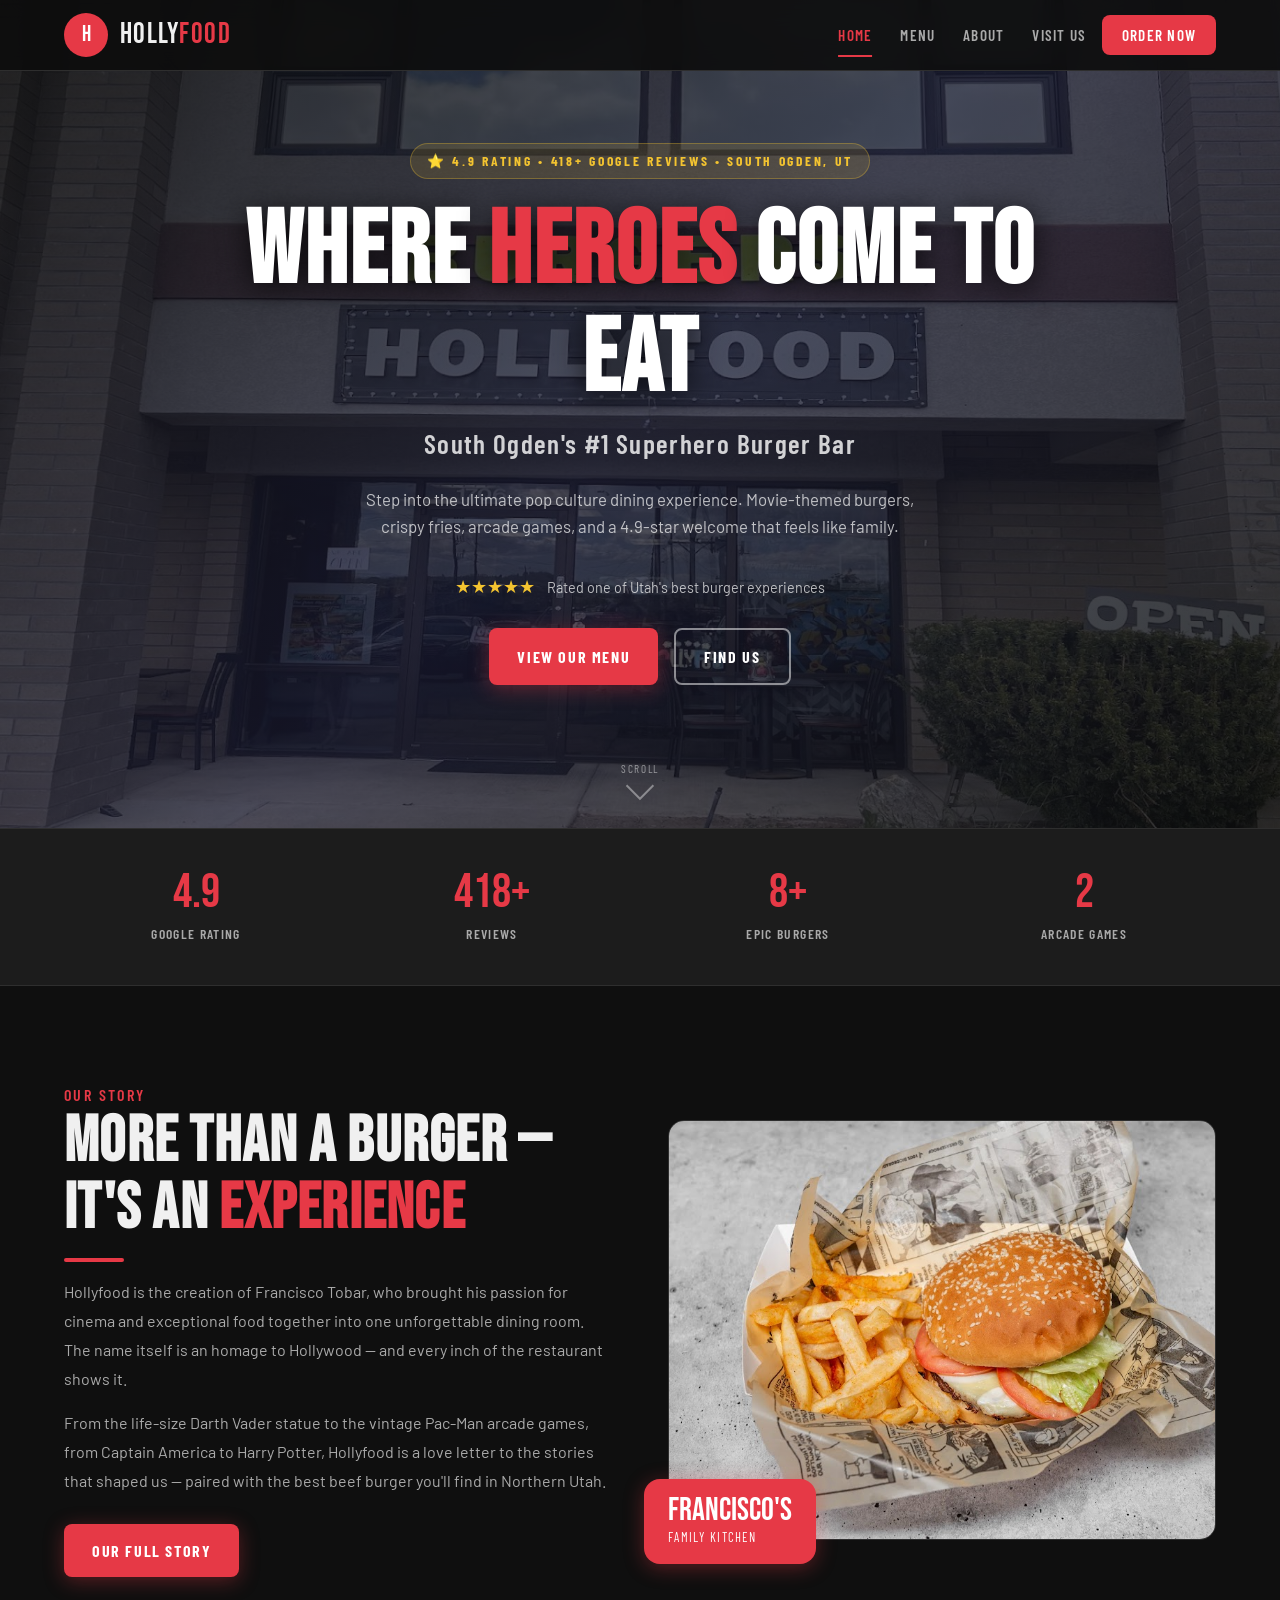
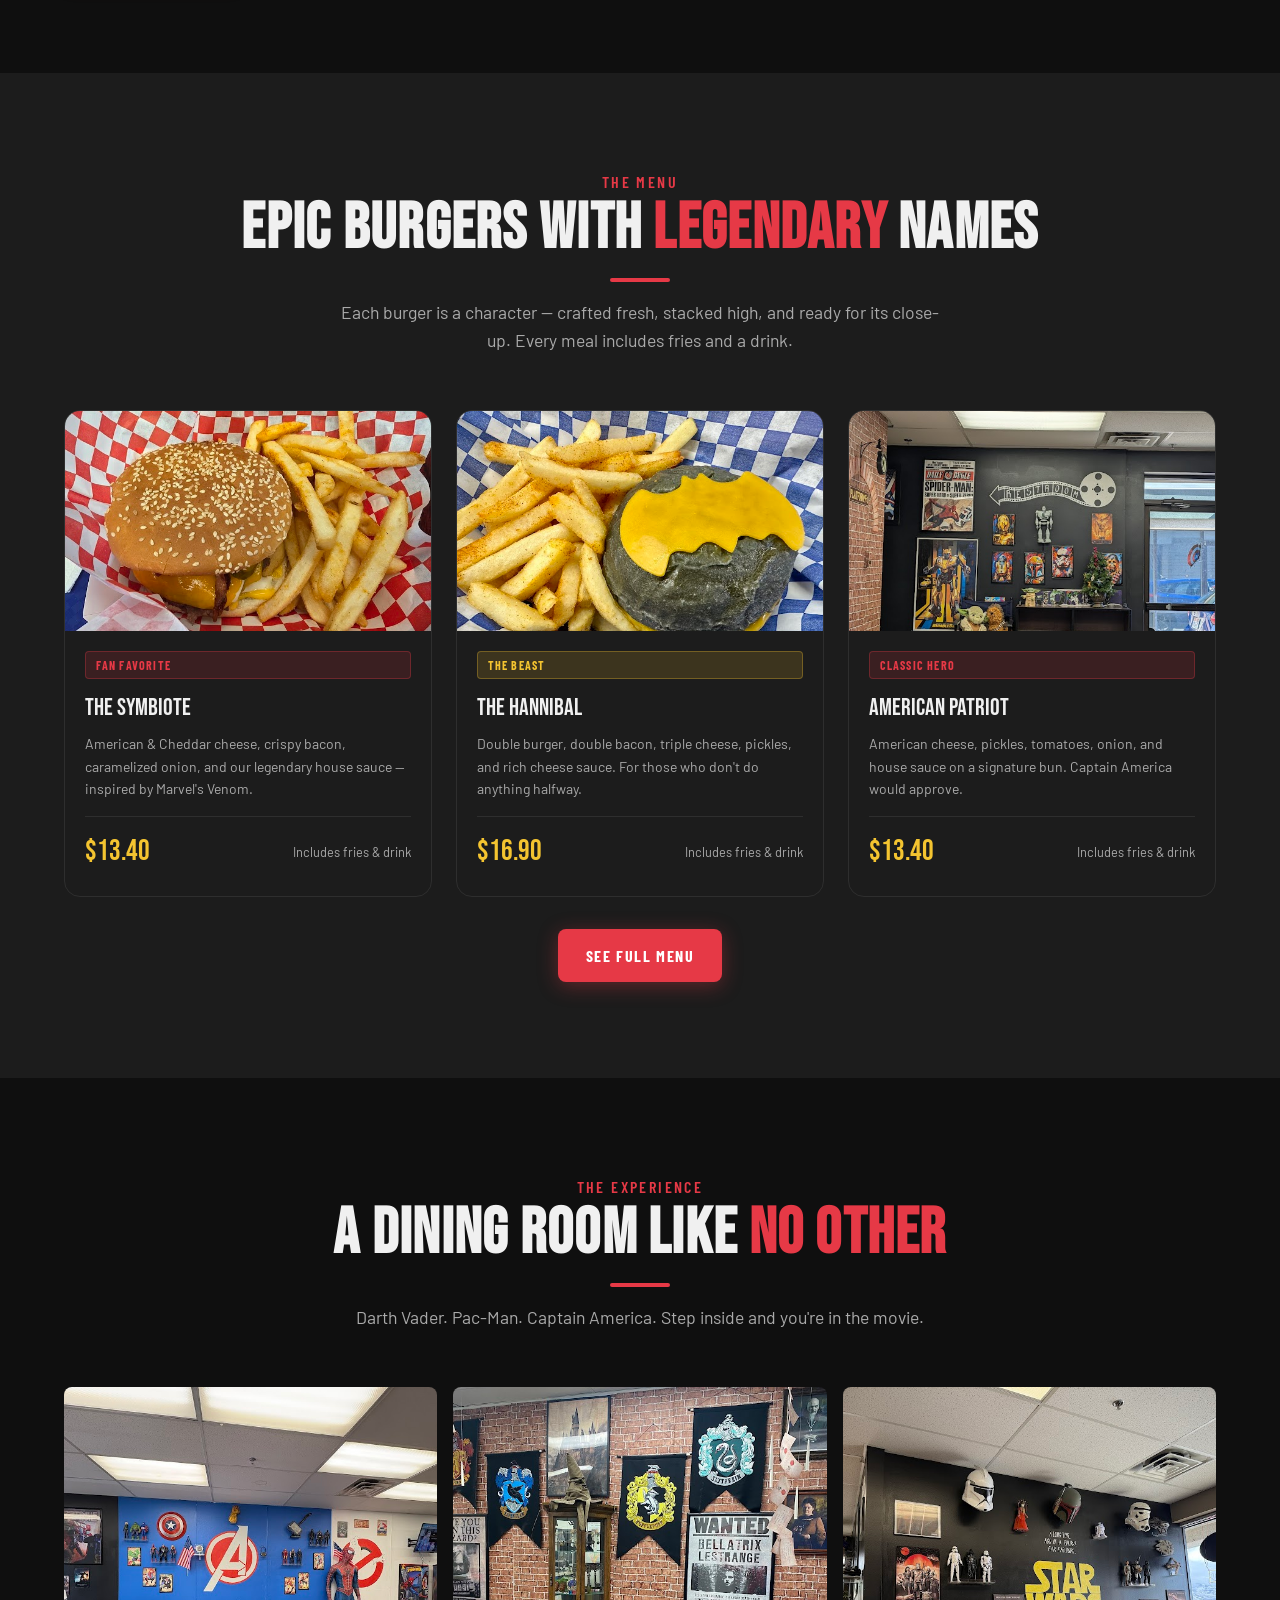
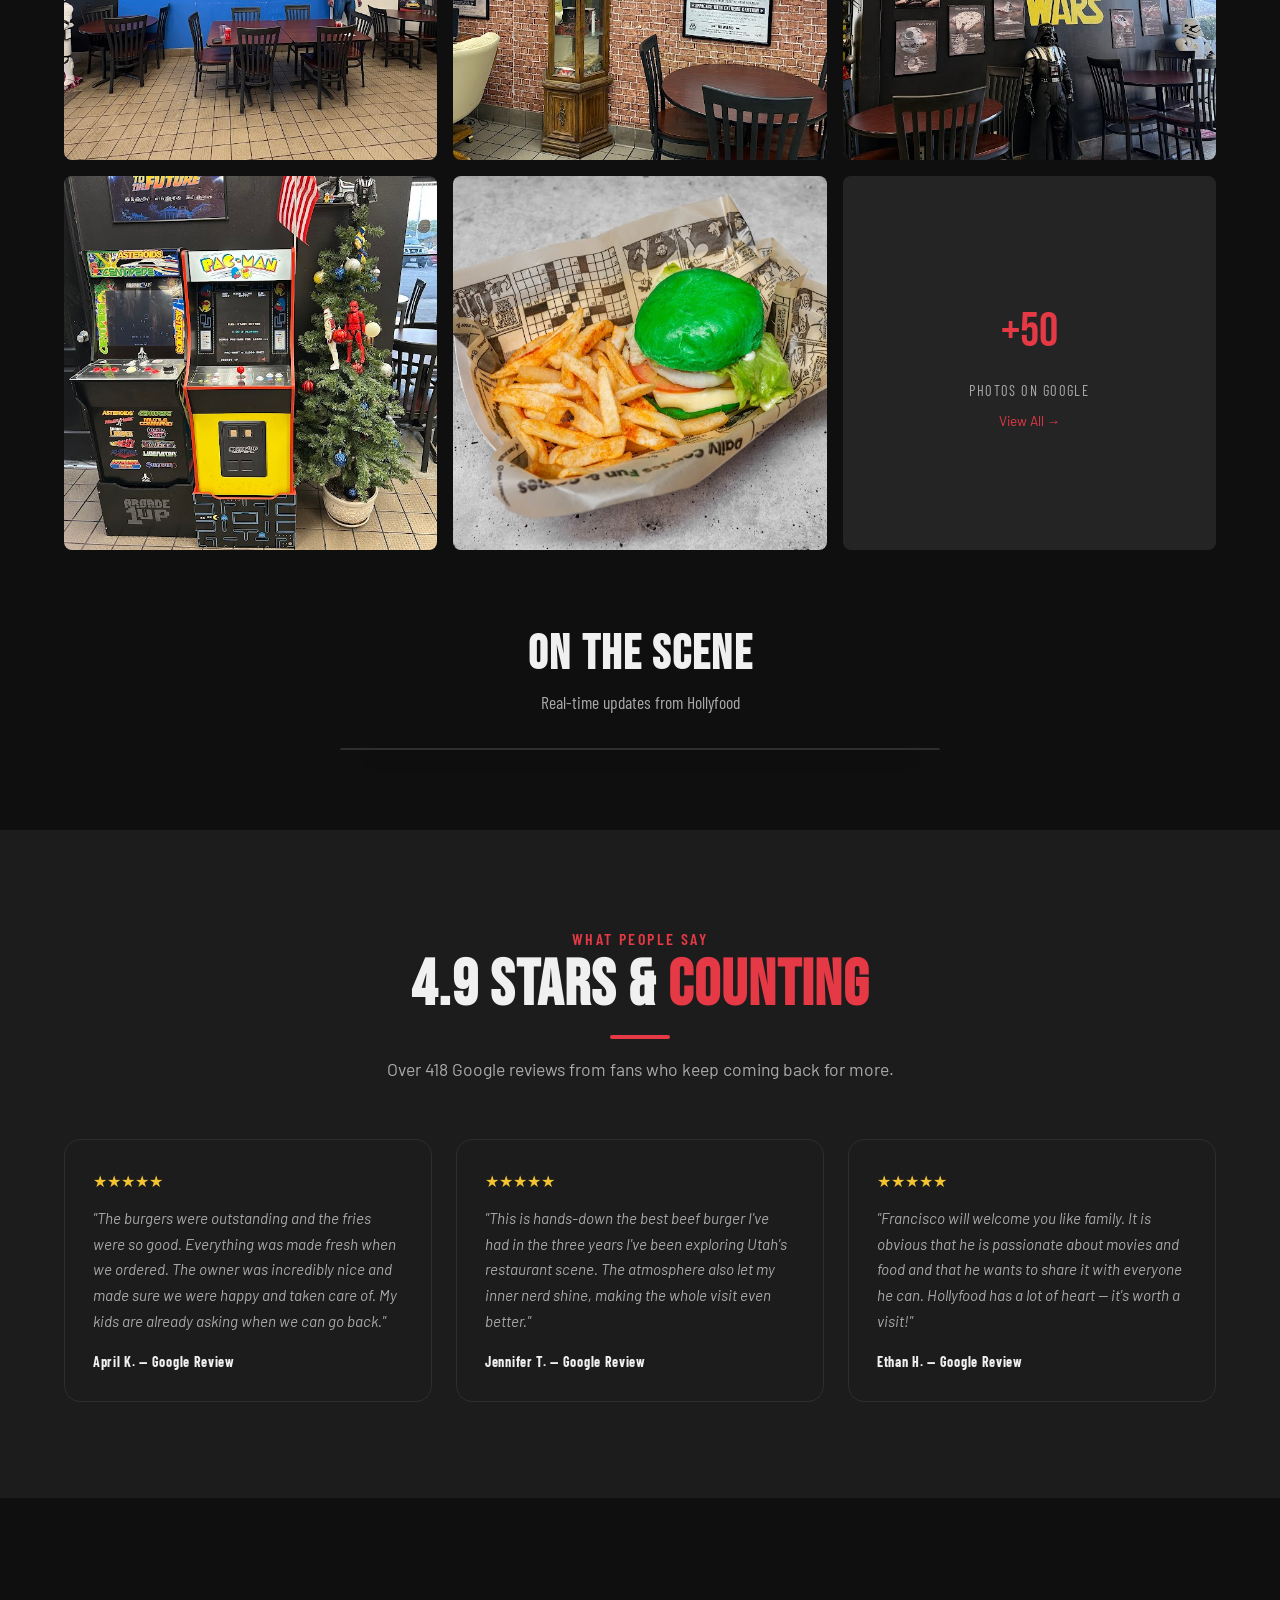
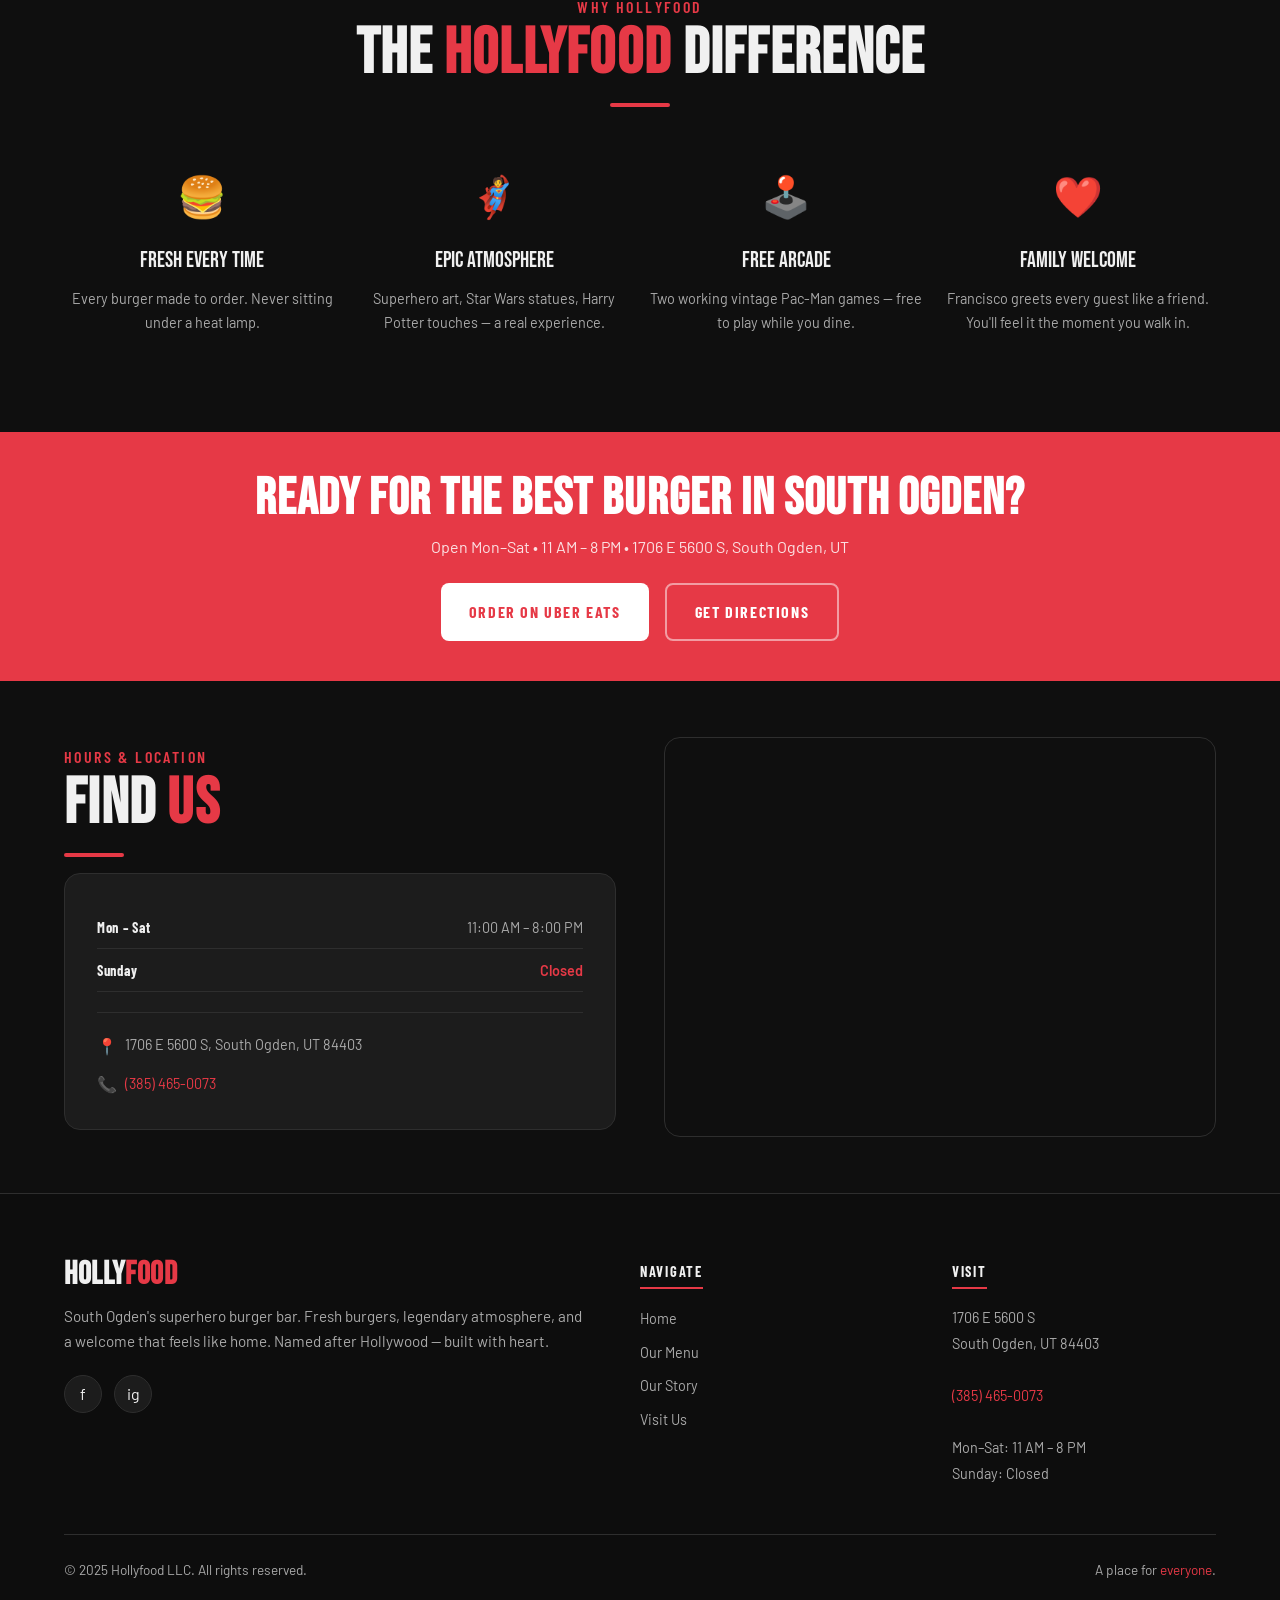
==== commit 0e159e28: "feat: add live Facebook feed to homepage" ====
--- a/index.html
+++ b/index.html
@@ -6,7 +6,9 @@
   <title>Hollyfood — South Ogden's Superhero Burger Bar</title>
   <meta name="description" content="Hollyfood is South Ogden's one-of-a-kind superhero and movie-themed burger bar. Epic burgers, crispy fries, retro arcade games, and an unforgettable atmosphere. 4.9 ⭐ on Google." />
   <link rel="stylesheet" href="style.css" />
-</head>
+<script async defer crossorigin="anonymous" 
+    src="https://connect.facebook.net/en_US/sdk.js#xfbml=1&version=v19.0"></script>
+  </head>
 <body>
 
   <!-- NAV -->
@@ -237,6 +239,26 @@
             <div style="font-family: var(--font-subheading); font-size: 0.9rem; letter-spacing: 0.1em; text-transform: uppercase; color: var(--color-text-muted); margin-top: 0.5rem;">Photos on Google</div>
             <a href="https://www.google.com/maps/place/Hollyfood" target="_blank" rel="noopener" style="color: var(--color-accent); font-size: 0.85rem; margin-top: 0.5rem; display: block;">View All →</a>
           </div>
+        </div>
+      </div>
+    </div>
+  
+  <!-- LIVE FACEBOOK FEED -->
+  <section class="latest-feed">
+    <div class="container">
+      <h2>On the Scene</h2>
+      <p class="subtitle">Real-time updates from Hollyfood</p>
+      <div id="fb-root"></div>
+      <div class="fb-feed-wrapper">
+        <div class="fb-page" 
+          data-href="https://www.facebook.com/HollyFood.Utah/" 
+          data-tabs="timeline" 
+          data-width="100%" 
+          data-height="500" 
+          data-small-header="true" 
+          data-adapt-container-width="true" 
+          data-hide-cover="false" 
+          data-show-facepile="true">
         </div>
       </div>
     </div>
--- a/style.css
+++ b/style.css
@@ -1172,3 +1172,51 @@
   section { padding: 6rem 0; }
   .hero-content { padding: 2rem 2rem; }
 }
+
+
+/* FACEBOOK FEED SECTION */
+.latest-feed {
+  background-color: #0f0f0f;
+  padding: 5rem 1rem;
+  text-align: center;
+}
+
+.latest-feed h2 {
+  color: #f0f0f0;
+  font-family: 'Bebas Neue', sans-serif;
+  font-size: 3rem;
+  margin-bottom: 0.5rem;
+  text-transform: uppercase;
+  letter-spacing: 2px;
+}
+
+.latest-feed .subtitle {
+  color: #aaaaaa;
+  font-size: 1.1rem;
+  margin-bottom: 2rem;
+  font-family: 'Barlow Condensed', sans-serif;
+}
+
+.fb-feed-wrapper {
+  max-width: 600px;
+  margin: 0 auto;
+  background: #1a1a2e;
+  border-radius: 8px;
+  overflow: hidden;
+  box-shadow: 0 10px 40px rgba(230, 57, 70, 0.1);
+  border: 1px solid #2e2e2e;
+}
+
+.fb-feed-wrapper iframe {
+  display: block !important;
+}
+
+@media (max-width: 768px) {
+  .latest-feed h2 {
+    font-size: 2rem;
+  }
+  
+  .latest-feed {
+    padding: 3rem 1rem;
+  }
+}
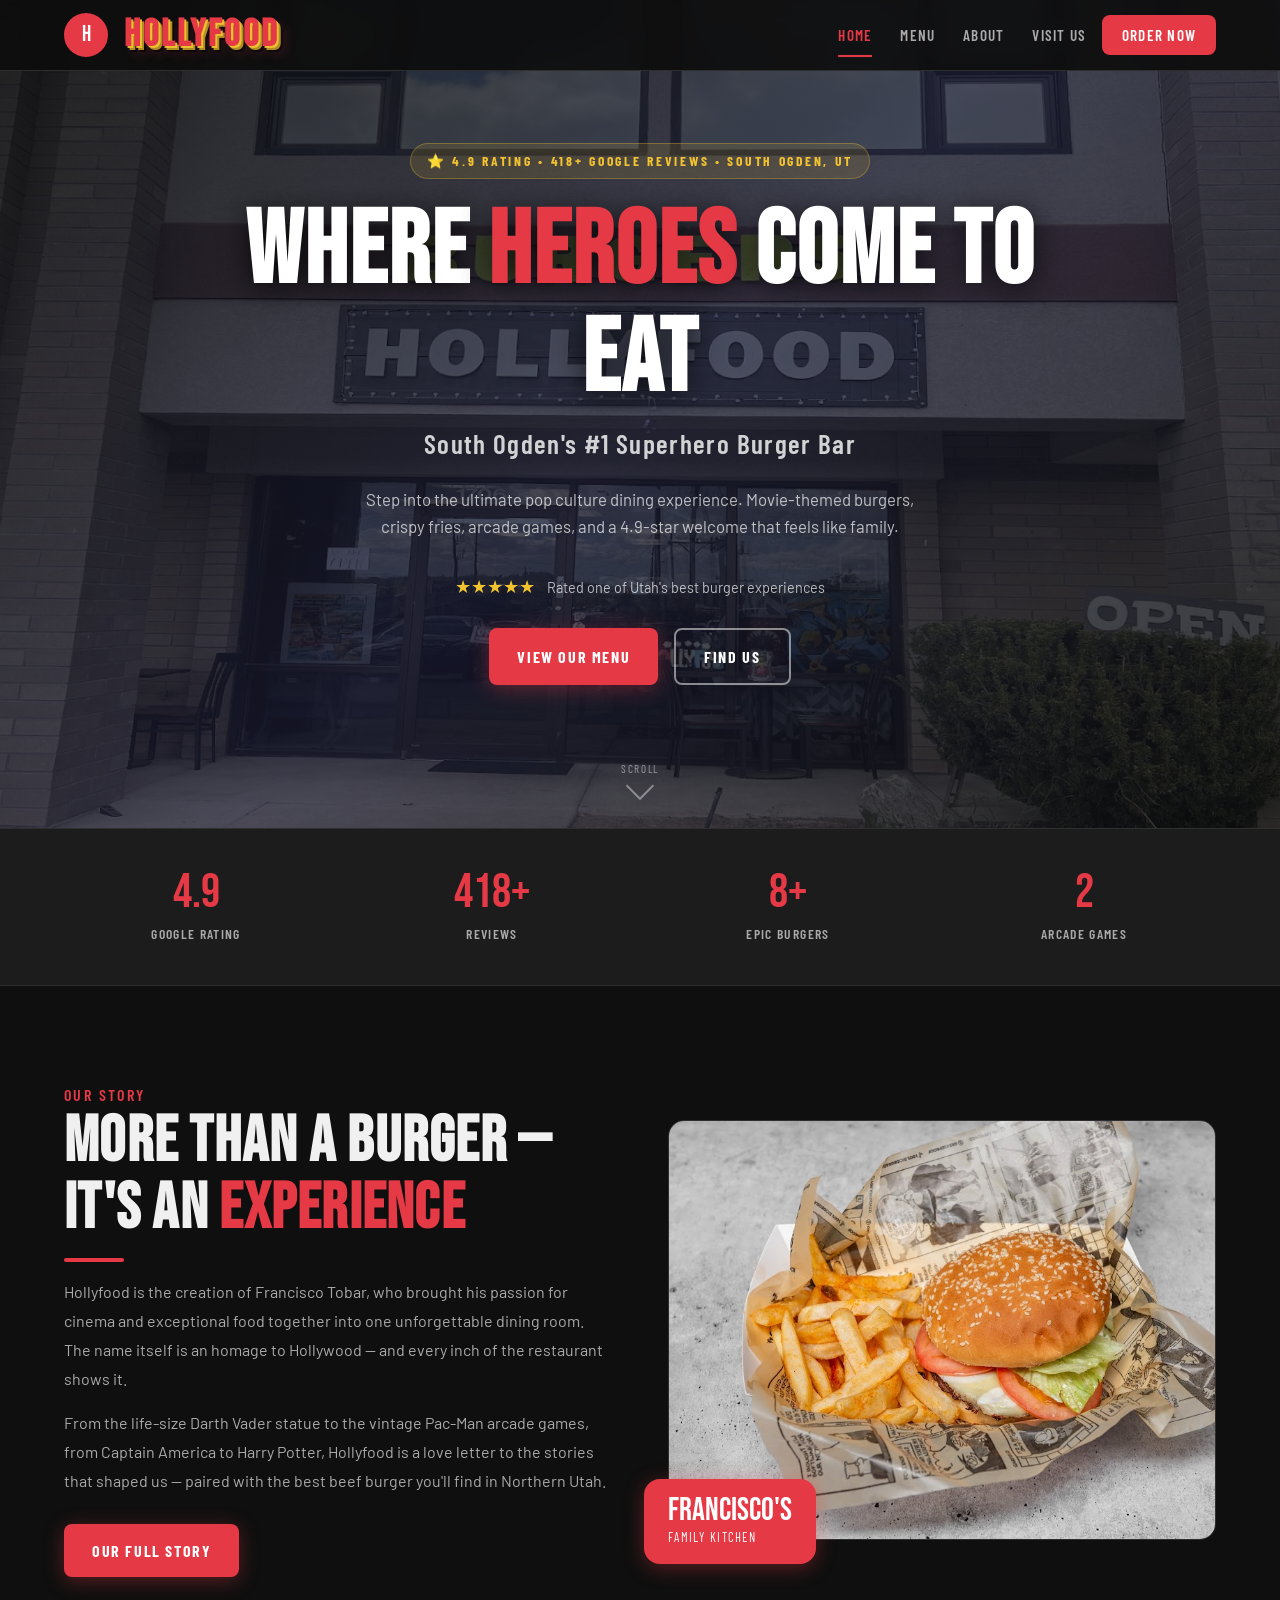
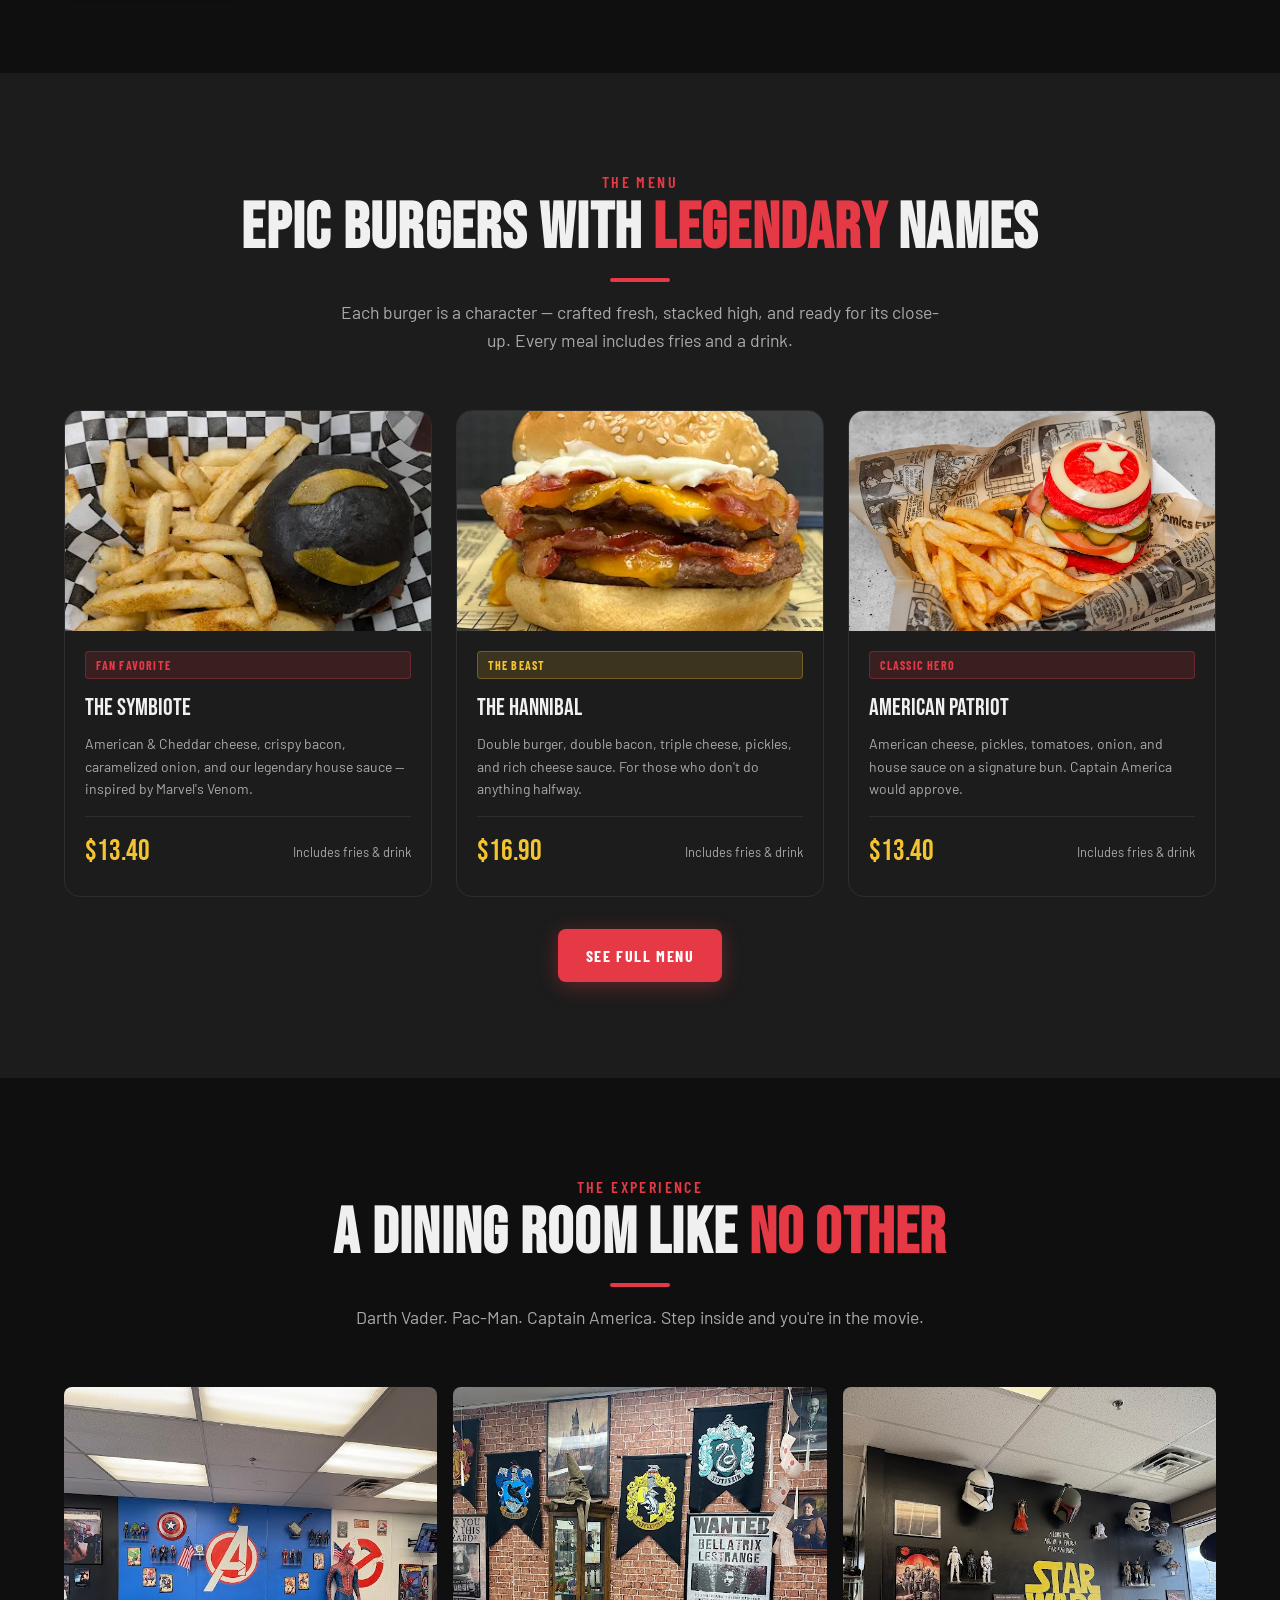
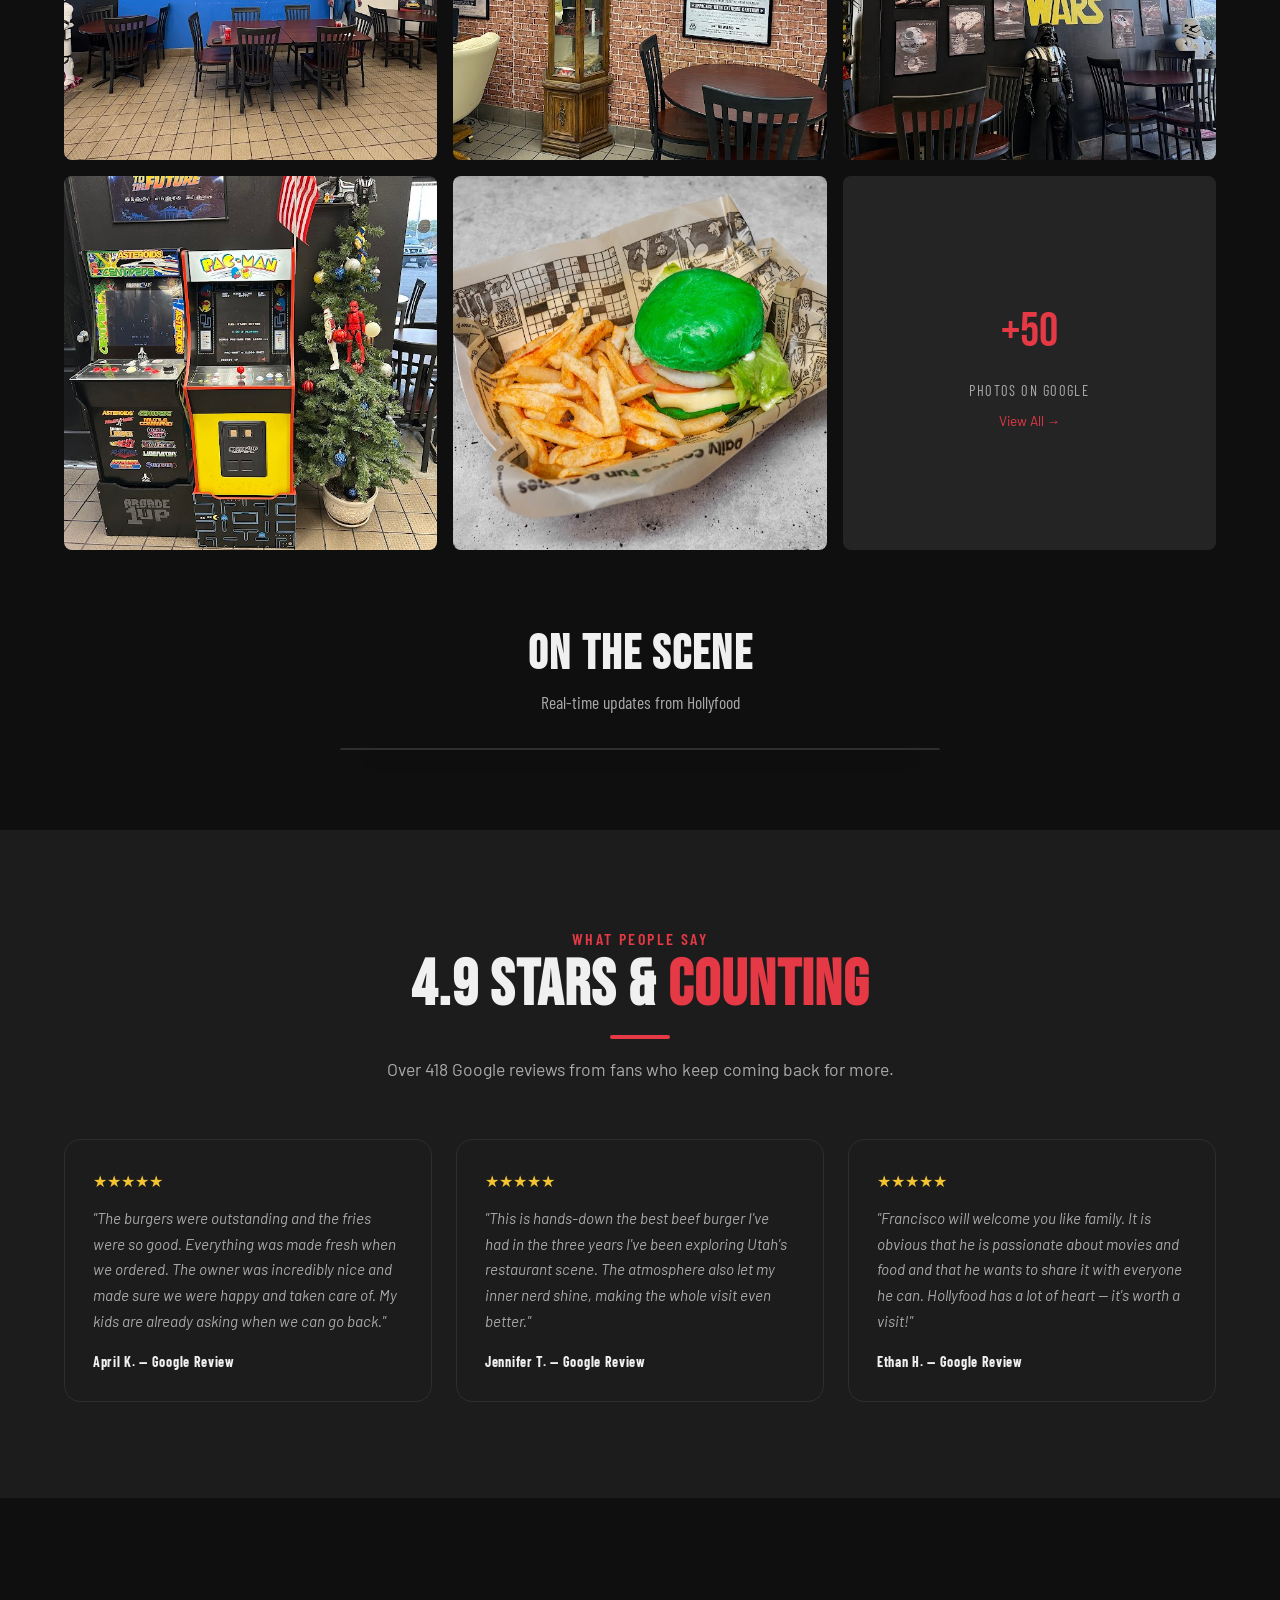
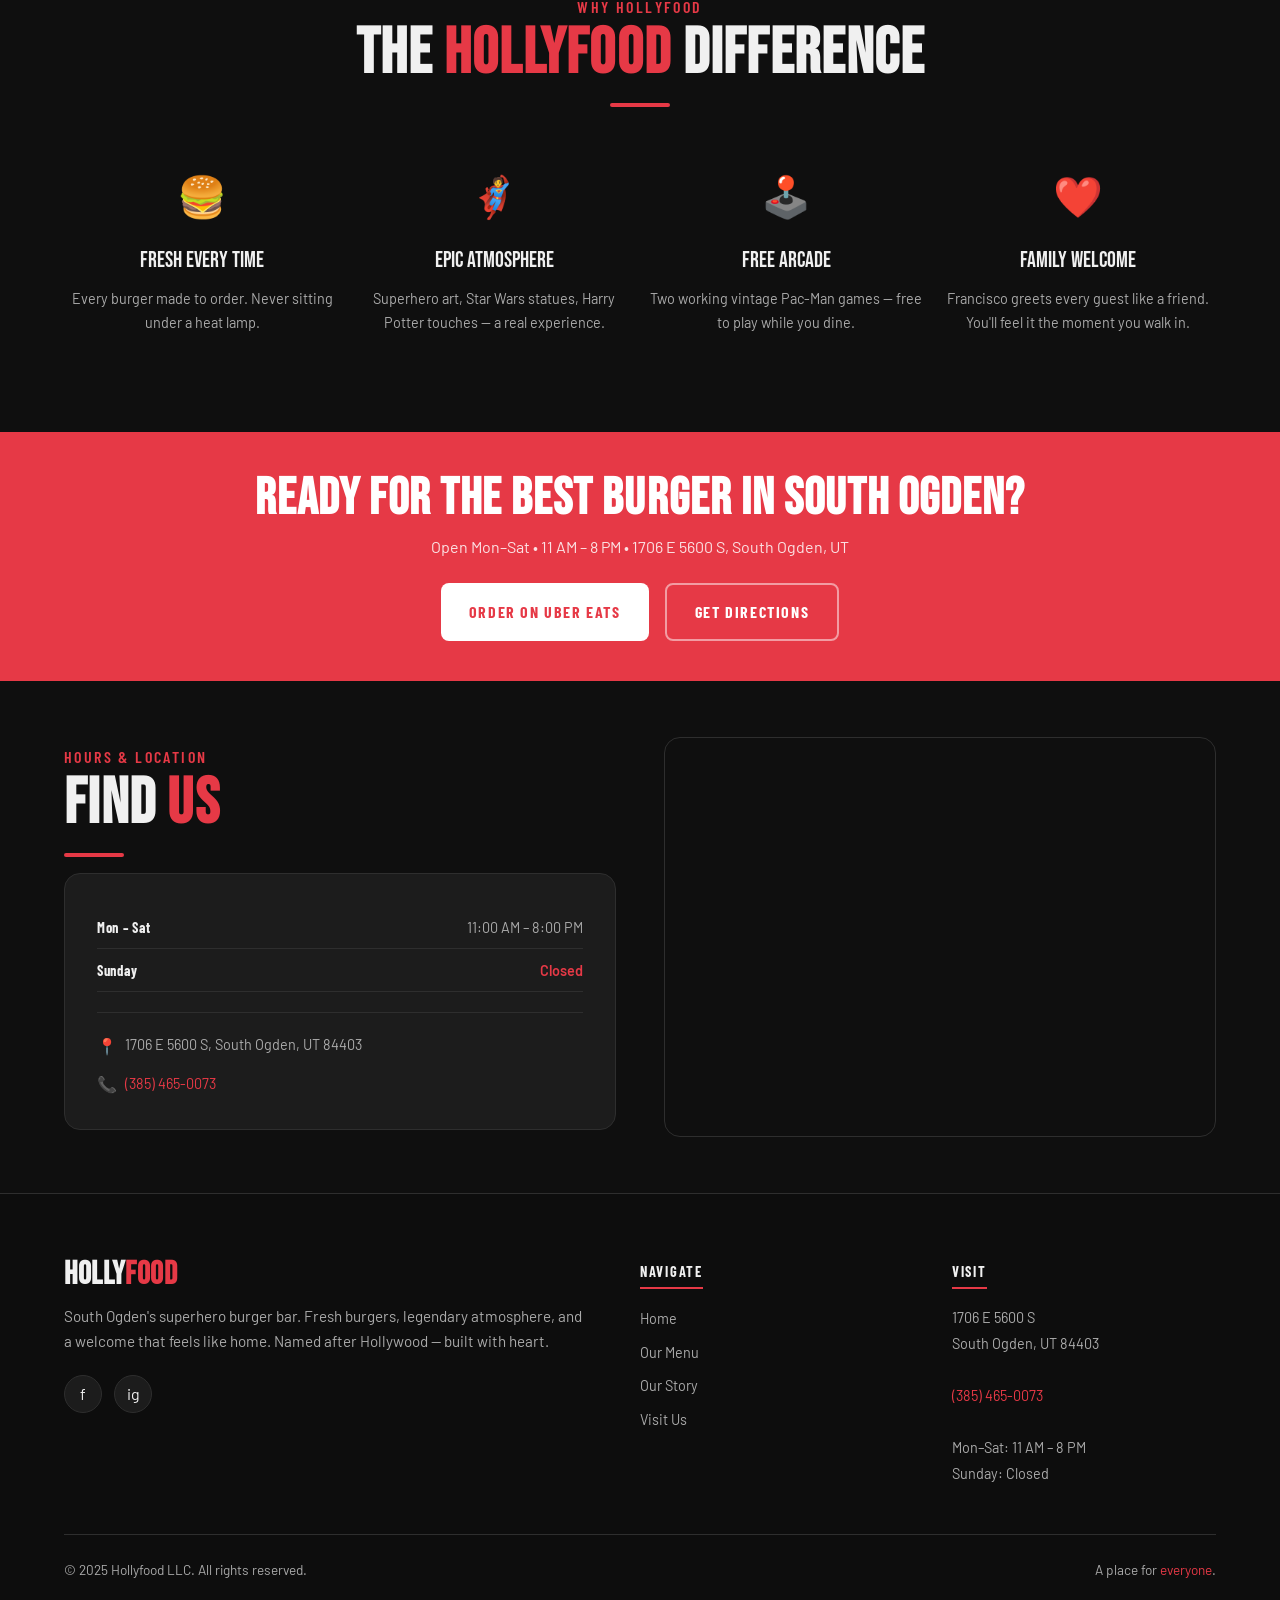
==== commit f2c9c625: "fix: replace generic photos with real burger images on home page" ====
--- a/index.html
+++ b/index.html
@@ -6,8 +6,40 @@
   <title>Hollyfood — South Ogden's Superhero Burger Bar</title>
   <meta name="description" content="Hollyfood is South Ogden's one-of-a-kind superhero and movie-themed burger bar. Epic burgers, crispy fries, retro arcade games, and an unforgettable atmosphere. 4.9 ⭐ on Google." />
   <link rel="stylesheet" href="style.css" />
+<script>
+  window.fbAsyncInit = function() {
+    FB.init({
+      appId: '963696693192547',
+      xfbml: true,
+      version: 'v19.0'
+    });
+    loadFacebookFeed();
+  };
+
+  function loadFacebookFeed() {
+    var feedContainer = document.getElementById('facebook-feed');
+    var url = 'https://graph.instagram.com/me/media?fields=media_type,media_url,caption,timestamp&access_token=IGQVJfVzBHREhfNTR1T0pmN0lVSVhVSUhwWGw1aEo5MWZAlWVDNkREyVnZAZAYU5GVjJWSkxzY001NN0tZATVOYkd2WTRzR25aVWxwQW9XYZVWTW1sdXJGNUVZA';
+    
+    // Fallback: Use embedded page plugin
+    var pageEmbed = document.createElement('div');
+    pageEmbed.className = 'fb-page';
+    pageEmbed.setAttribute('data-href', 'https://www.facebook.com/HollyFood.Utah/');
+    pageEmbed.setAttribute('data-tabs', 'timeline');
+    pageEmbed.setAttribute('data-width', '600');
+    pageEmbed.setAttribute('data-height', '500');
+    pageEmbed.setAttribute('data-small-header', 'true');
+    pageEmbed.setAttribute('data-adapt-container-width', 'true');
+    pageEmbed.setAttribute('data-hide-cover', 'false');
+    pageEmbed.setAttribute('data-show-facepile', 'false');
+    
+    feedContainer.appendChild(pageEmbed);
+    if (typeof FB !== 'undefined' && FB.XFBML) {
+      FB.XFBML.parse(feedContainer);
+    }
+  }
+</script>
 <script async defer crossorigin="anonymous" 
-    src="https://connect.facebook.net/en_US/sdk.js#xfbml=1&version=v19.0"></script>
+  src="https://connect.facebook.net/en_US/sdk.js#xfbml=1&version=v19.0"></script>
   </head>
 <body>
 
@@ -133,7 +165,7 @@
         <div class="menu-item-card reveal reveal-delay-1">
           <div class="menu-item-img">
             <img
-              src="images/photo-3.jpg"
+              src="images/sybiote-burger.webp"
               alt="The Symbiote Burger"
             />
           </div>
@@ -152,7 +184,7 @@
         <div class="menu-item-card reveal reveal-delay-2">
           <div class="menu-item-img">
             <img
-              src="images/photo-4.jpg"
+              src="images/hannibal.webp"
               alt="The Hannibal Double Burger"
             />
           </div>
@@ -171,7 +203,7 @@
         <div class="menu-item-card reveal reveal-delay-3">
           <div class="menu-item-img">
             <img
-              src="images/photo-5.jpg"
+              src="images/american-patriot.webp"
               alt="The American Patriot Burger"
             />
           </div>
@@ -248,19 +280,7 @@
     <div class="container">
       <h2>On the Scene</h2>
       <p class="subtitle">Real-time updates from Hollyfood</p>
-      <div id="fb-root"></div>
-      <div class="fb-feed-wrapper">
-        <div class="fb-page" 
-          data-href="https://www.facebook.com/HollyFood.Utah/" 
-          data-tabs="timeline" 
-          data-width="100%" 
-          data-height="500" 
-          data-small-header="true" 
-          data-adapt-container-width="true" 
-          data-hide-cover="false" 
-          data-show-facepile="true">
-        </div>
-      </div>
+      <div id="facebook-feed" class="fb-feed-wrapper"></div>
     </div>
   </section>
 
--- a/style.css
+++ b/style.css
@@ -128,7 +128,7 @@
 .nav-logo {
   display: flex;
   align-items: center;
-  gap: 0.75rem;
+  gap: 1rem;
 }
 
 .nav-logo-icon {
@@ -147,13 +147,28 @@
 
 .nav-logo-text {
   font-family: var(--font-heading);
-  font-size: 1.8rem;
-  letter-spacing: 0.05em;
-  color: var(--color-text);
+  font-size: 2.4rem;
+  letter-spacing: 0.08em;
+  color: var(--color-accent);
+  font-weight: 700;
+  text-shadow: 
+    2px 2px 0px rgba(244,196,48,0.9),
+    4px 4px 0px rgba(244,196,48,0.7),
+    6px 6px 0px rgba(0,0,0,0.5),
+    8px 8px 12px rgba(230,57,70,0.2);
+  transition: text-shadow 0.3s ease;
 }
 
 .nav-logo-text span {
   color: var(--color-accent);
+}
+
+.nav-logo-text:hover {
+  text-shadow: 
+    2px 2px 0px rgba(244,196,48,1),
+    4px 4px 0px rgba(244,196,48,0.8),
+    6px 6px 0px rgba(0,0,0,0.6),
+    8px 8px 16px rgba(230,57,70,0.4);
 }
 
 .nav-links {
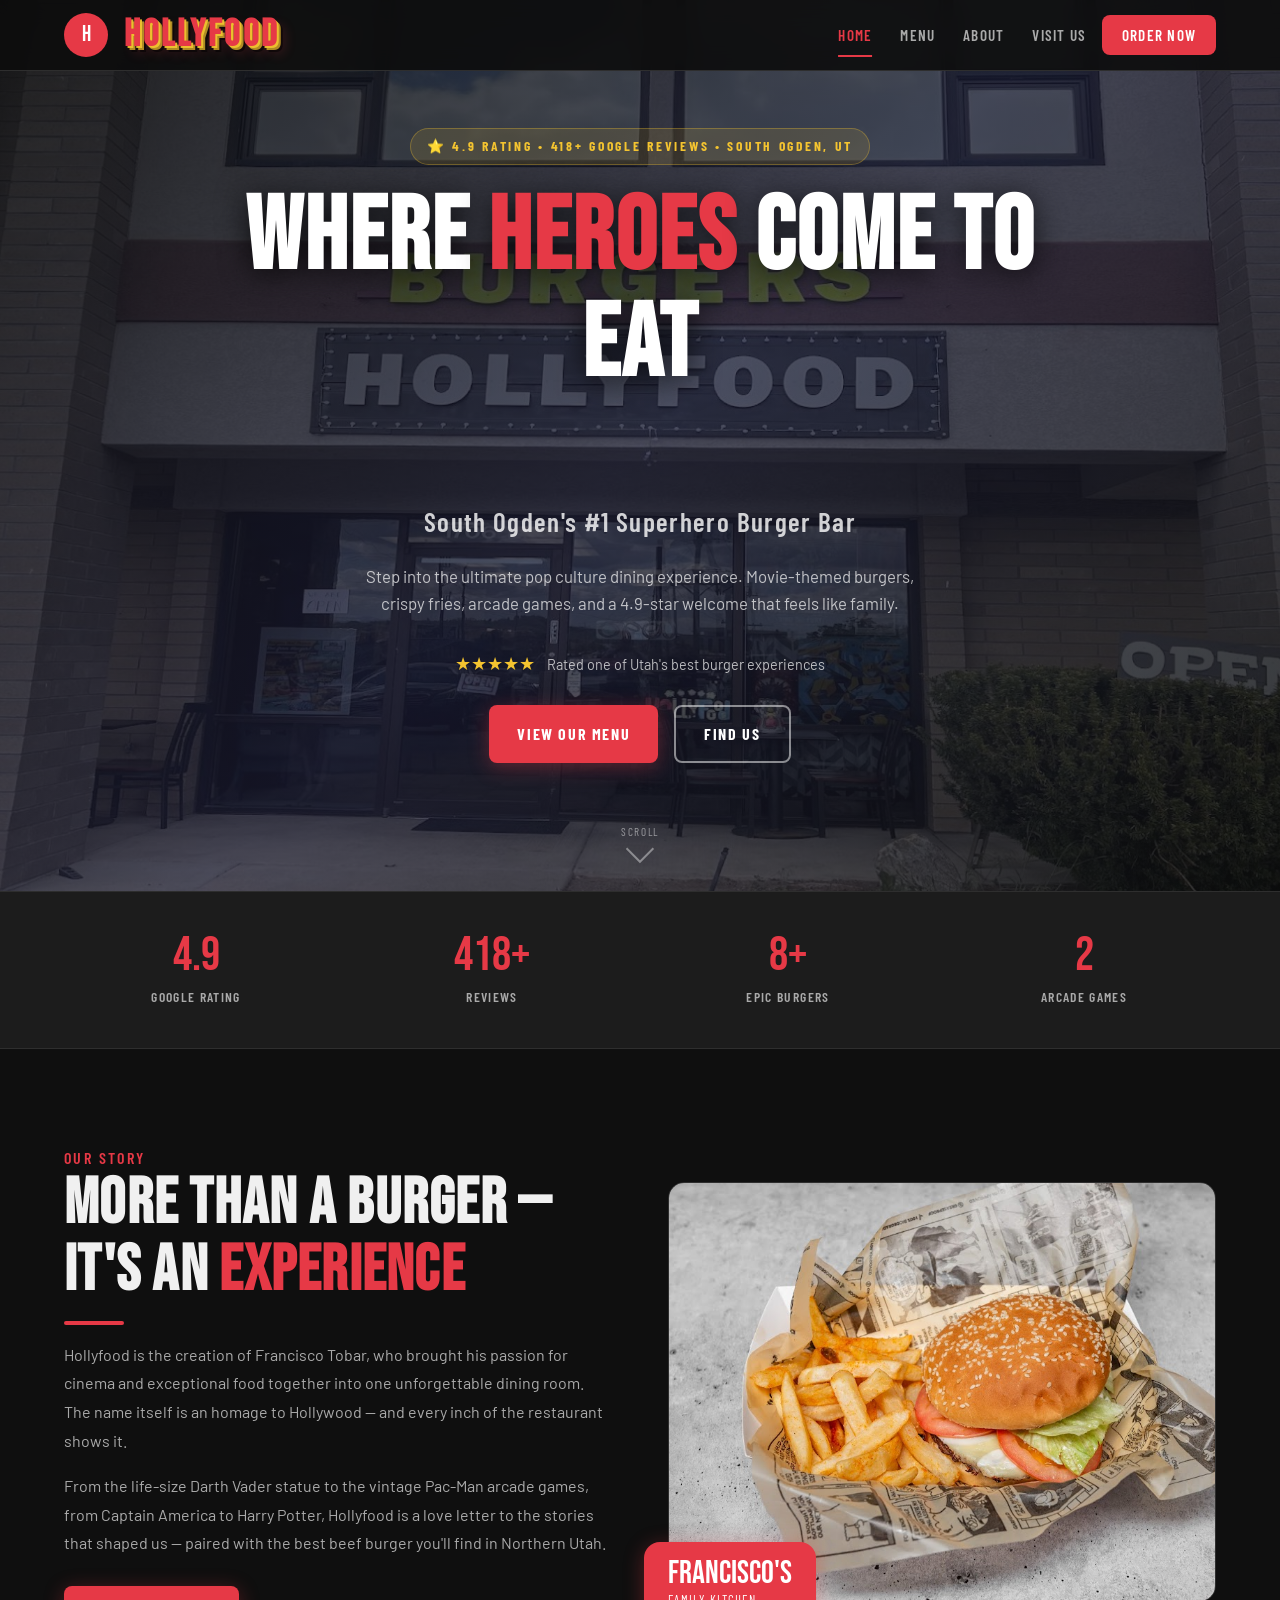
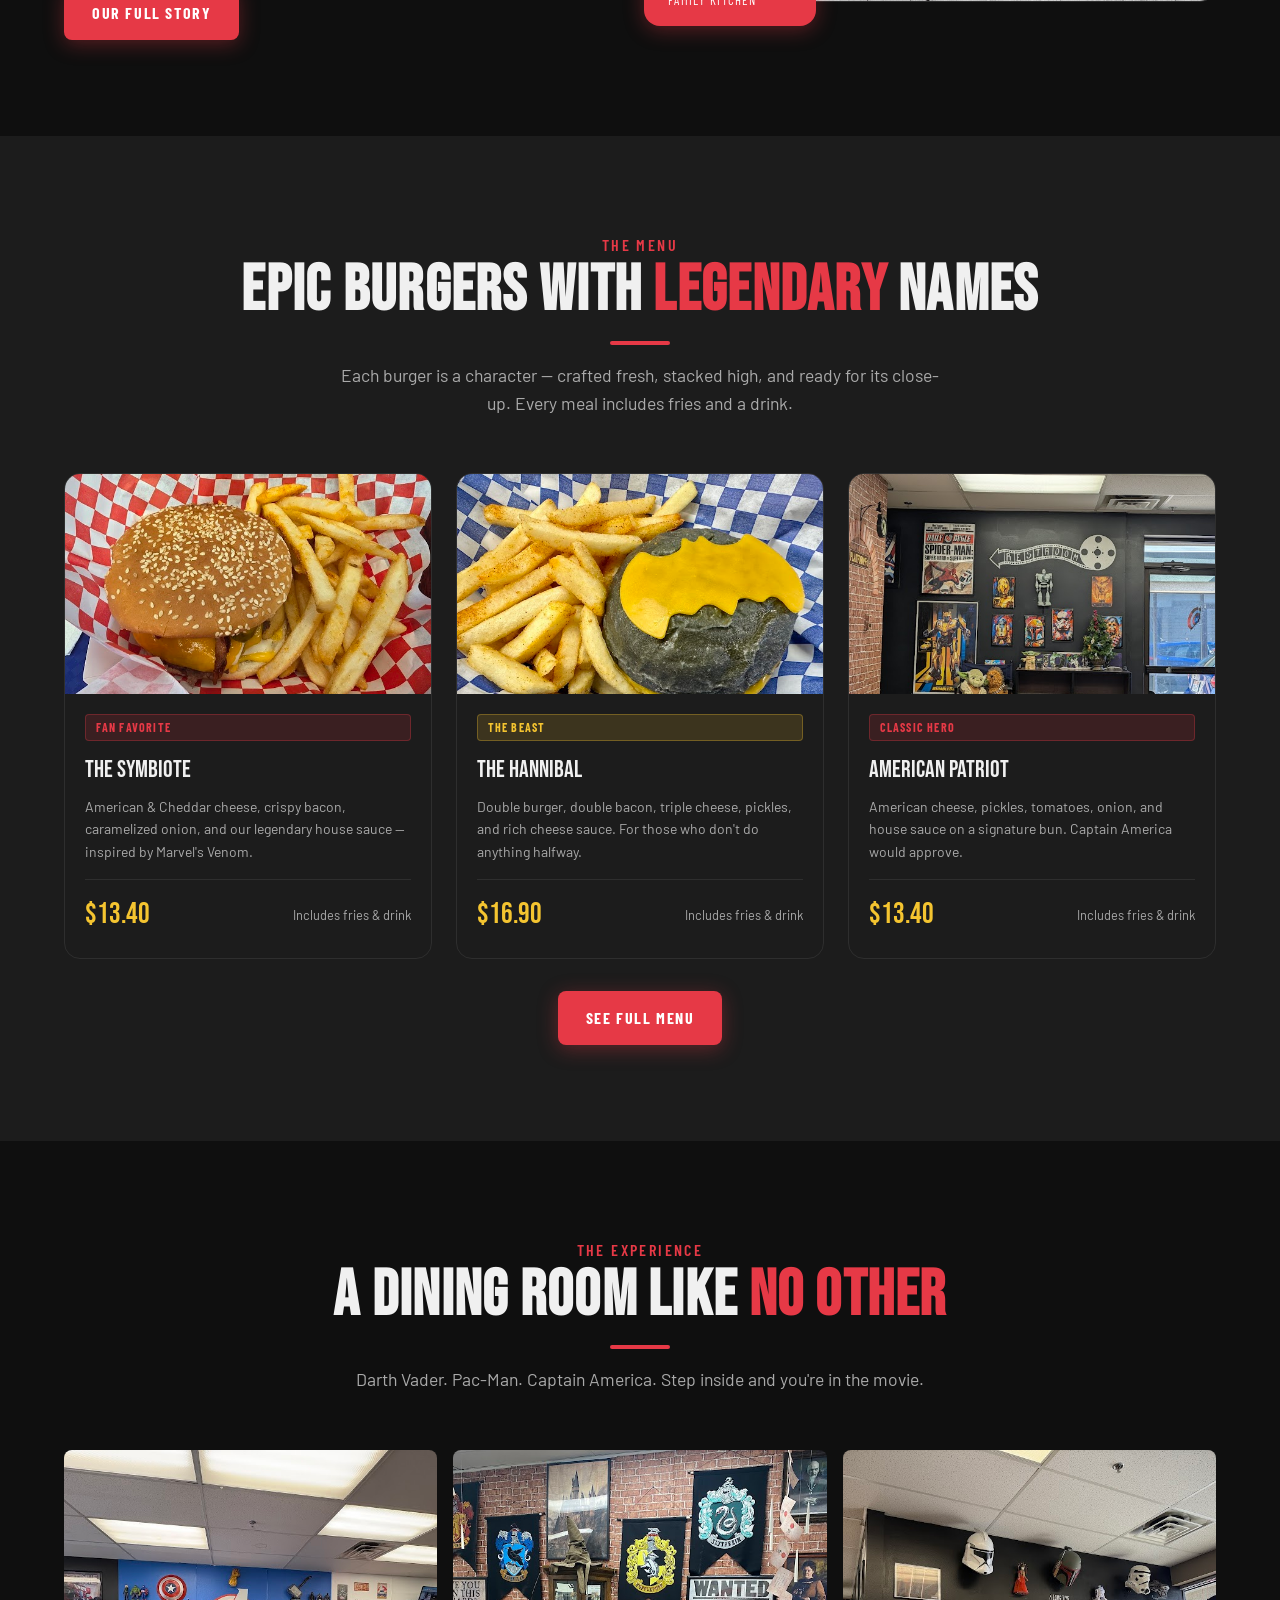
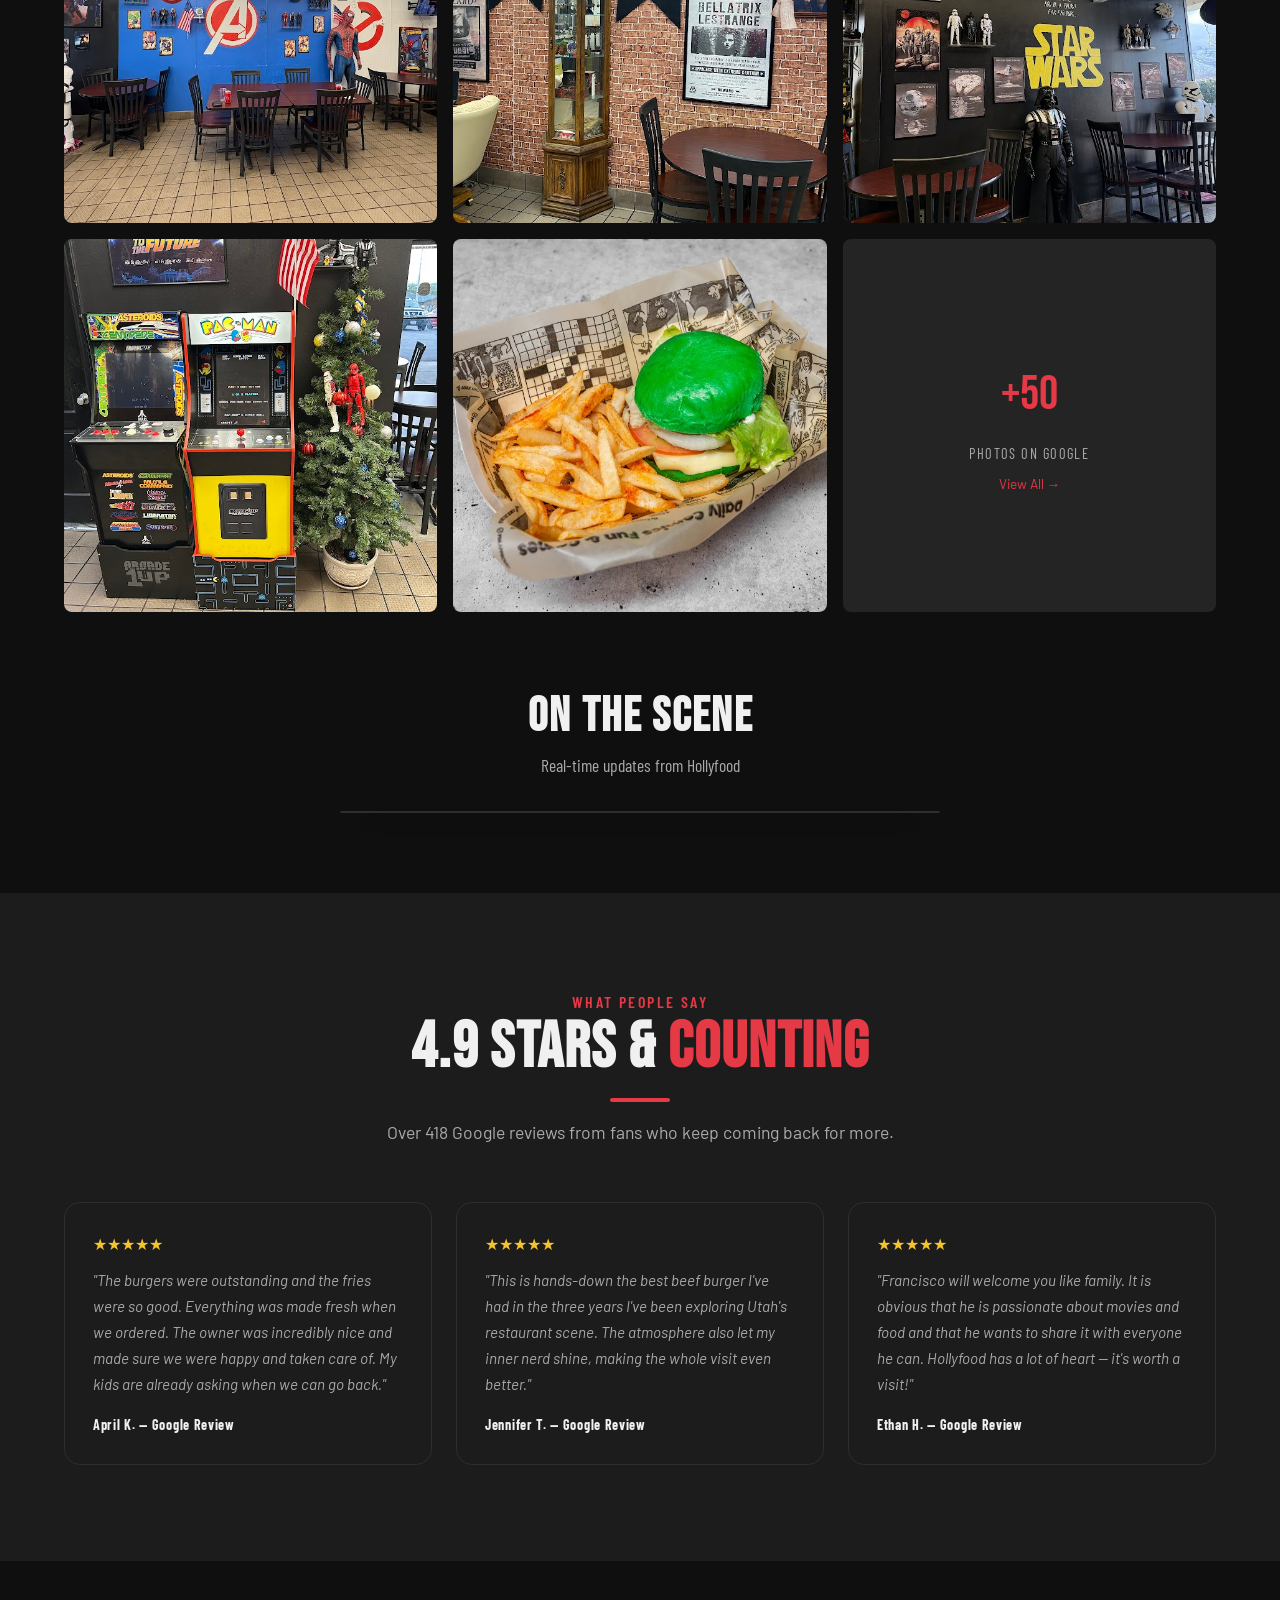
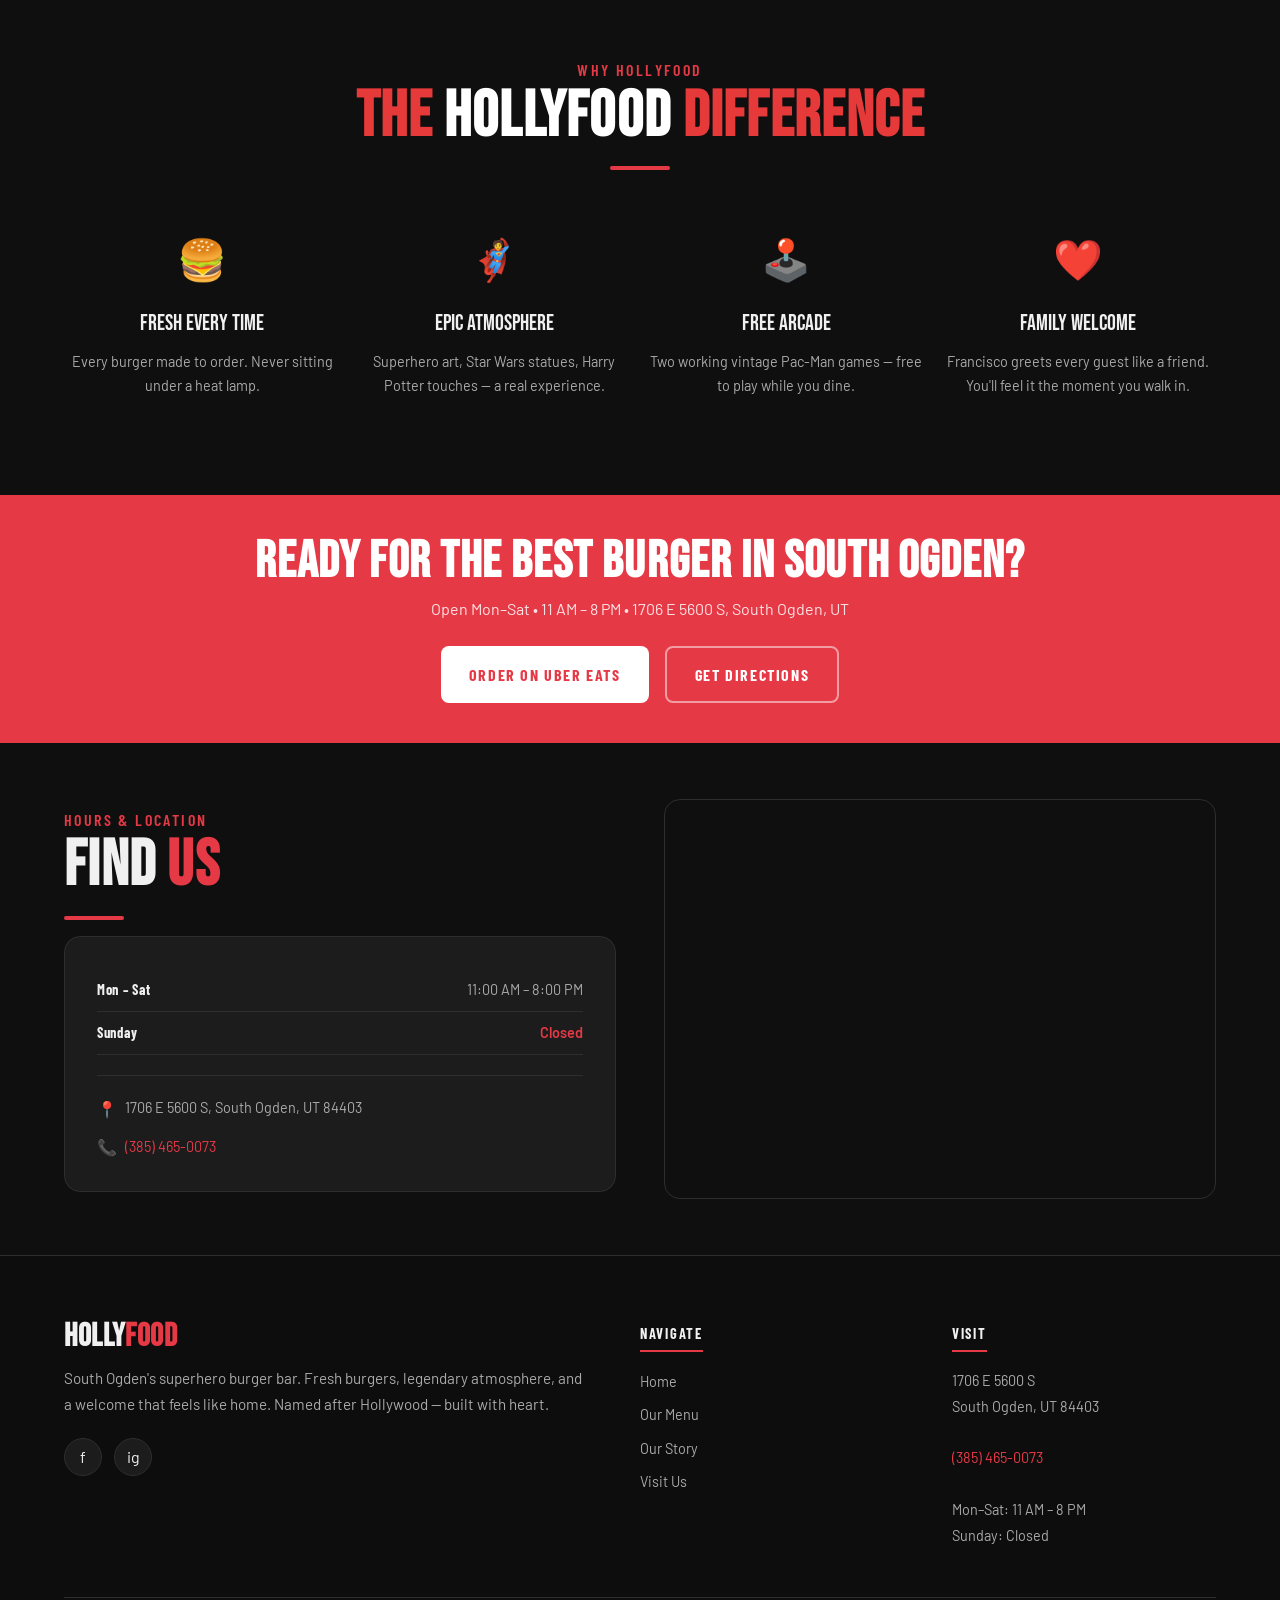
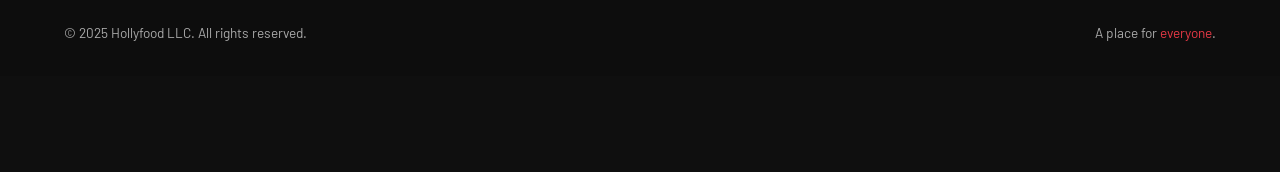
==== commit 17c27cbd: "feat: implement handoff design with Hollywood sign logo, enhanced styling, and optimized images" ====
--- a/index.html
+++ b/index.html
@@ -76,7 +76,7 @@
     <div class="hero-overlay"></div>
     <div class="hero-content">
       <div class="hero-badge">⭐ 4.9 Rating &bull; 418+ Google Reviews &bull; South Ogden, UT</div>
-      <h1>Where <span>Heroes</span> Come to Eat</h1>
+      <h1 style="margin: 0px 0px 100px">Where <span>Heroes</span> Come to Eat</h1>
       <p class="hero-sub">South Ogden's #1 Superhero Burger Bar</p>
       <p class="hero-desc">Step into the ultimate pop culture dining experience. Movie-themed burgers, crispy fries, arcade games, and a 4.9-star welcome that feels like family.</p>
       <div class="hero-stars">
@@ -165,7 +165,7 @@
         <div class="menu-item-card reveal reveal-delay-1">
           <div class="menu-item-img">
             <img
-              src="images/sybiote-burger.webp"
+              src="images/photo-3.jpg"
               alt="The Symbiote Burger"
             />
           </div>
@@ -184,7 +184,7 @@
         <div class="menu-item-card reveal reveal-delay-2">
           <div class="menu-item-img">
             <img
-              src="images/hannibal.webp"
+              src="images/photo-4.jpg"
               alt="The Hannibal Double Burger"
             />
           </div>
@@ -203,7 +203,7 @@
         <div class="menu-item-card reveal reveal-delay-3">
           <div class="menu-item-img">
             <img
-              src="images/american-patriot.webp"
+              src="images/photo-5.jpg"
               alt="The American Patriot Burger"
             />
           </div>
@@ -318,7 +318,7 @@
     <div class="container">
       <div class="section-header reveal">
         <span class="subheading">Why Hollyfood</span>
-        <h2>The <span class="text-accent">Hollyfood</span> Difference</h2>
+        <h2 style="color: rgb(230, 57, 57)">The <span class="text-accent" style="color: rgb(255, 255, 255)">Hollyfood</span> Difference</h2>
         <div class="accent-divider"></div>
       </div>
       <div class="grid-4">
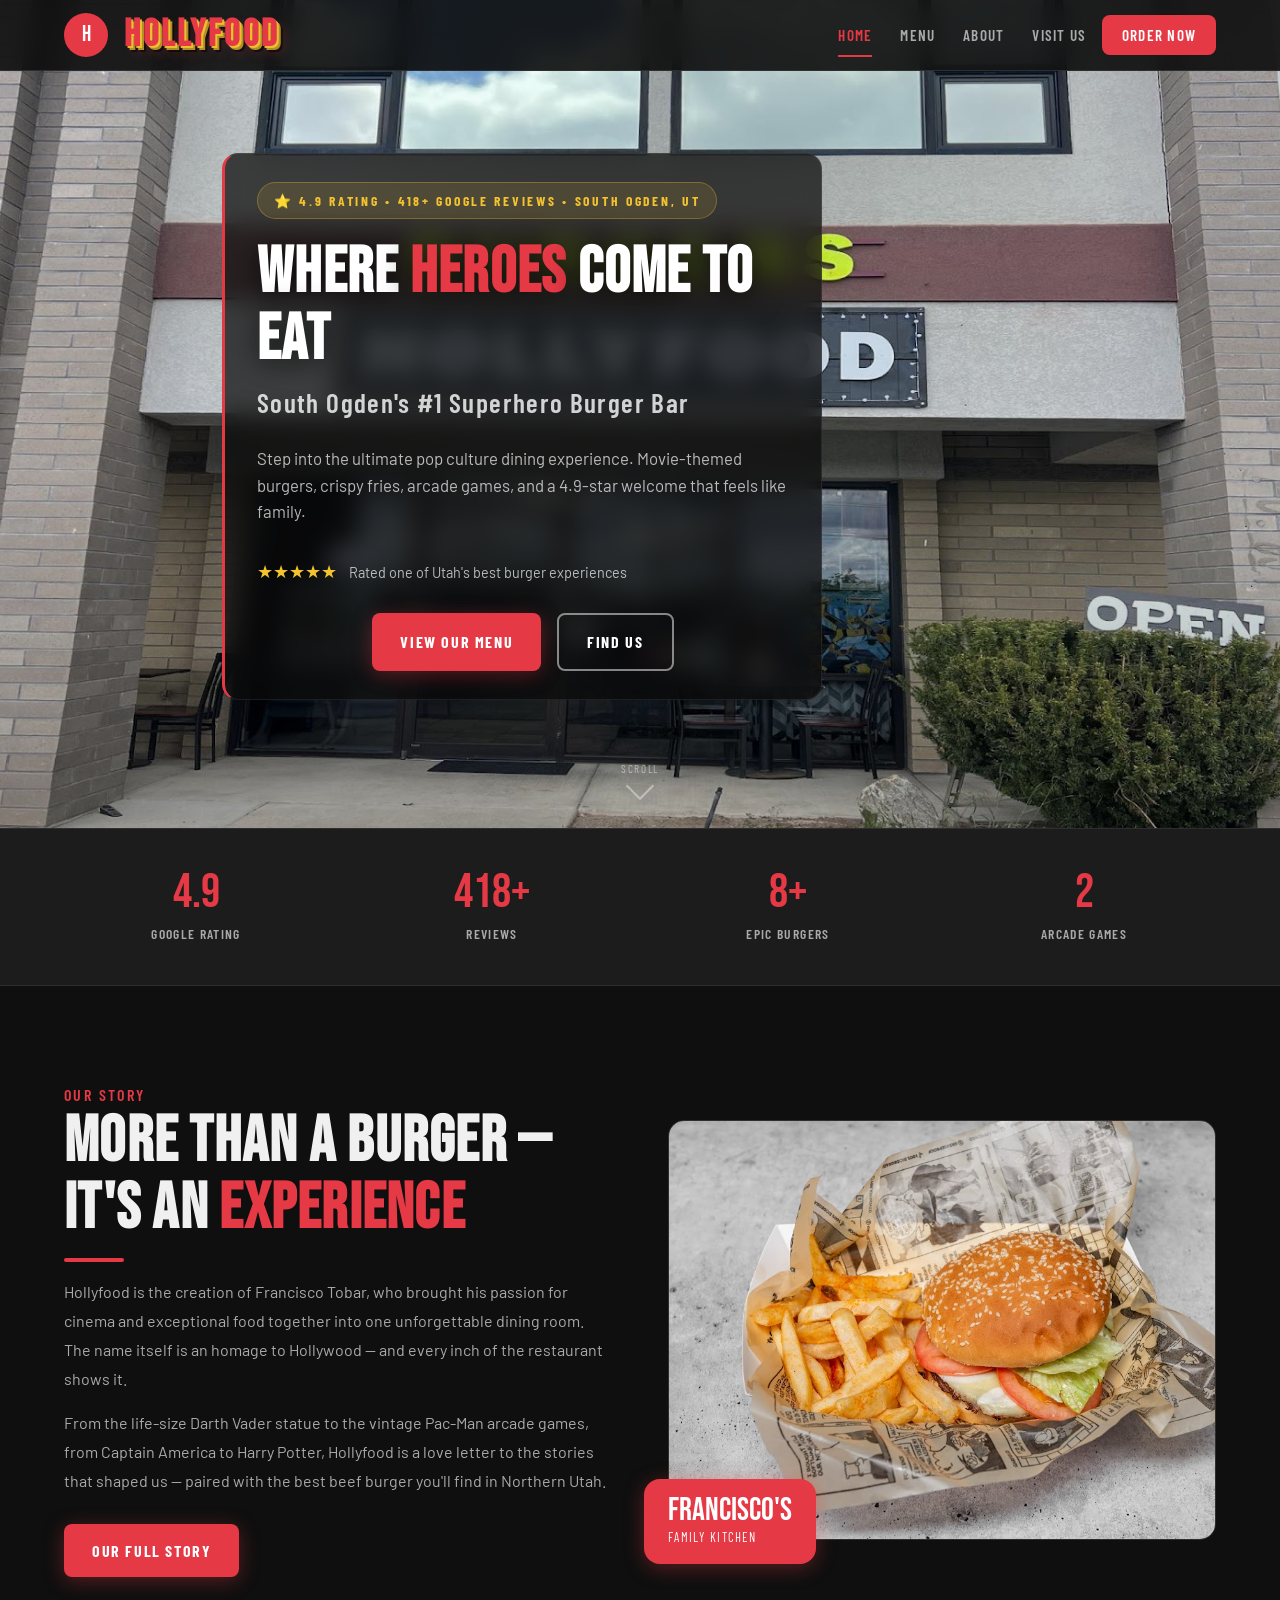
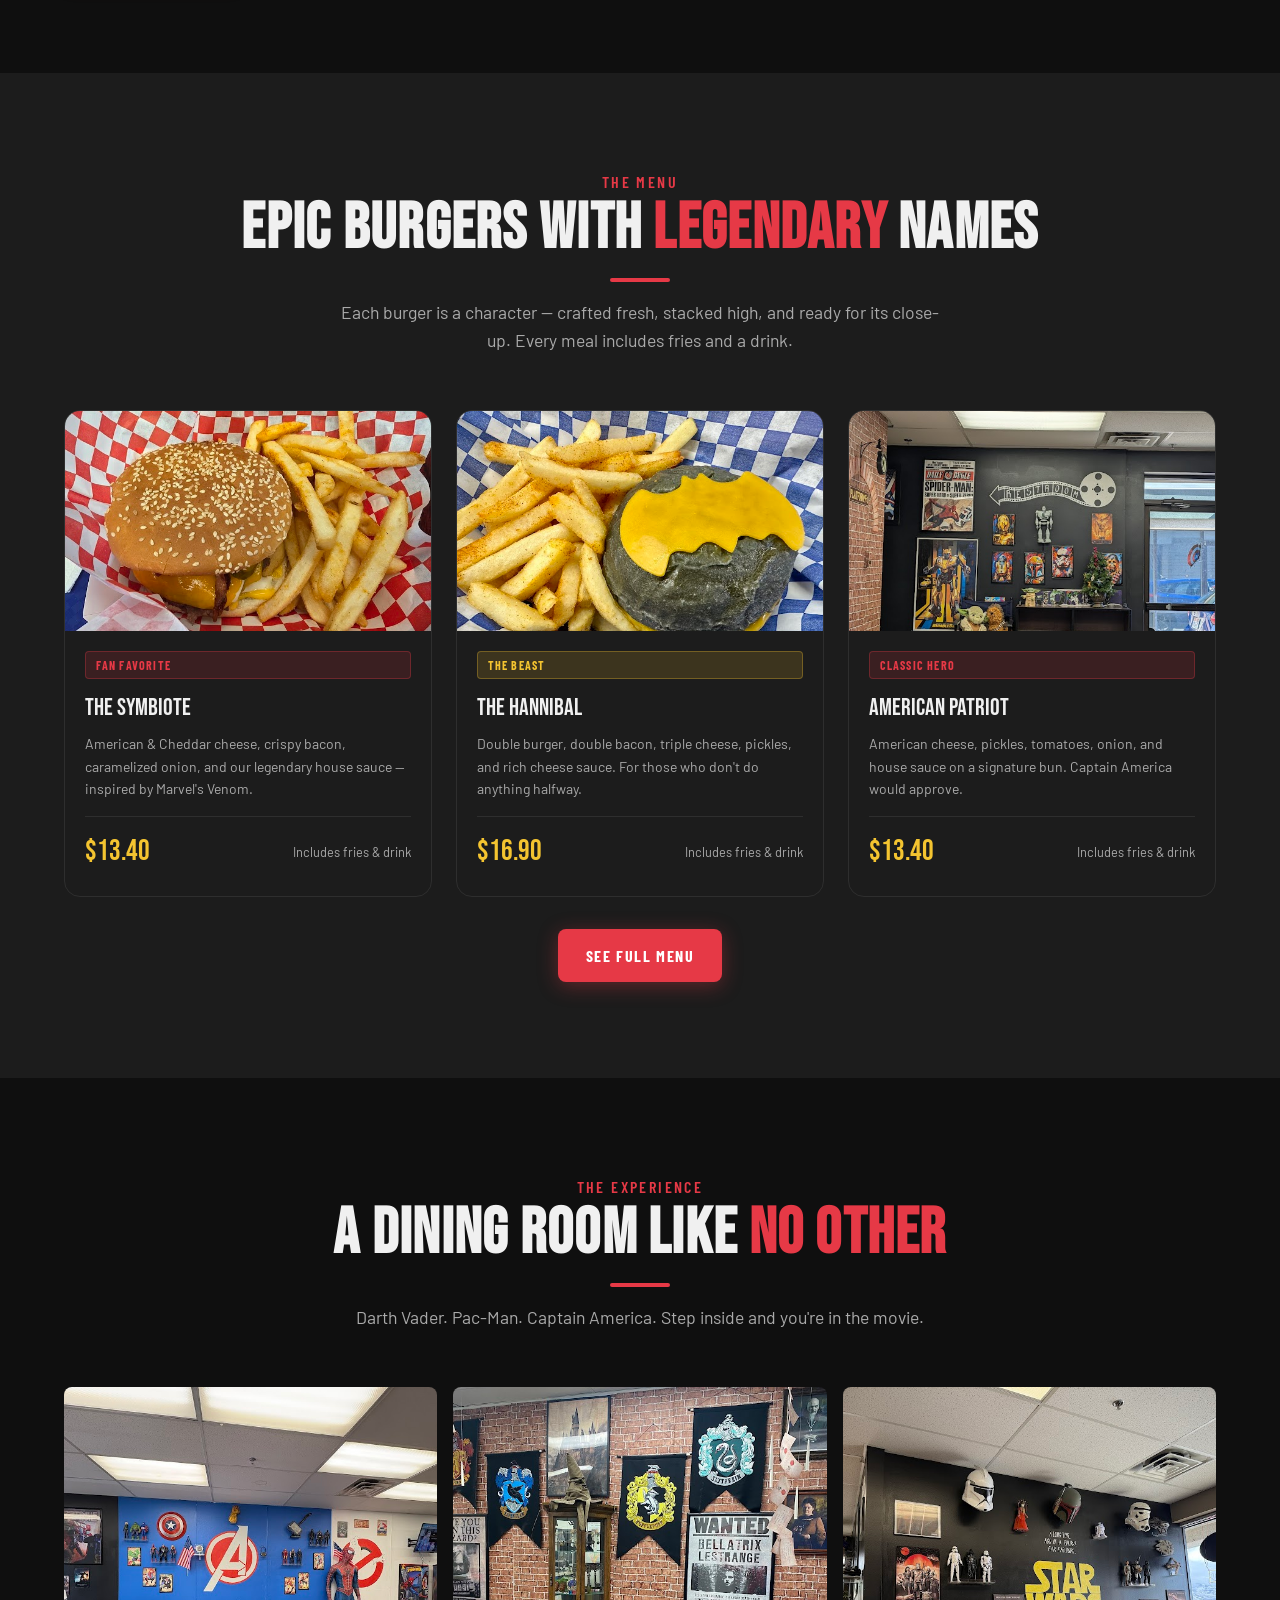
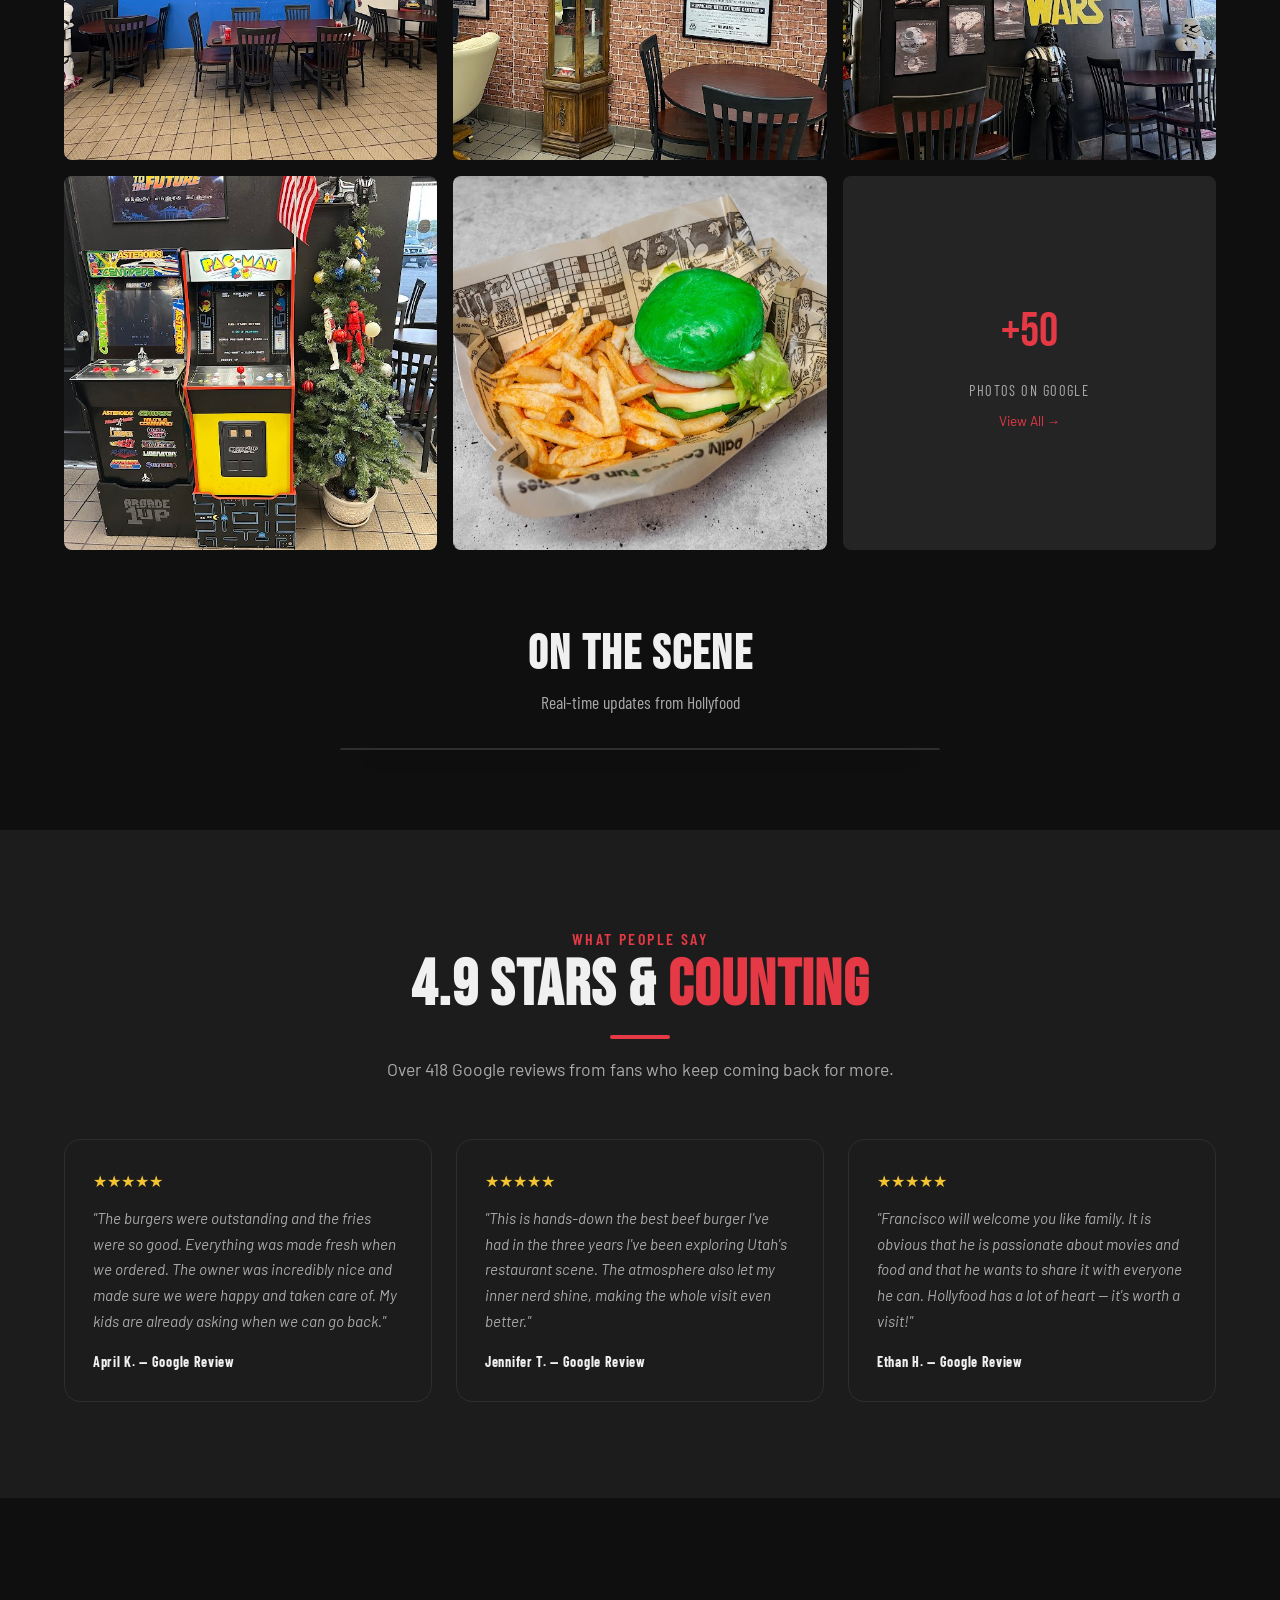
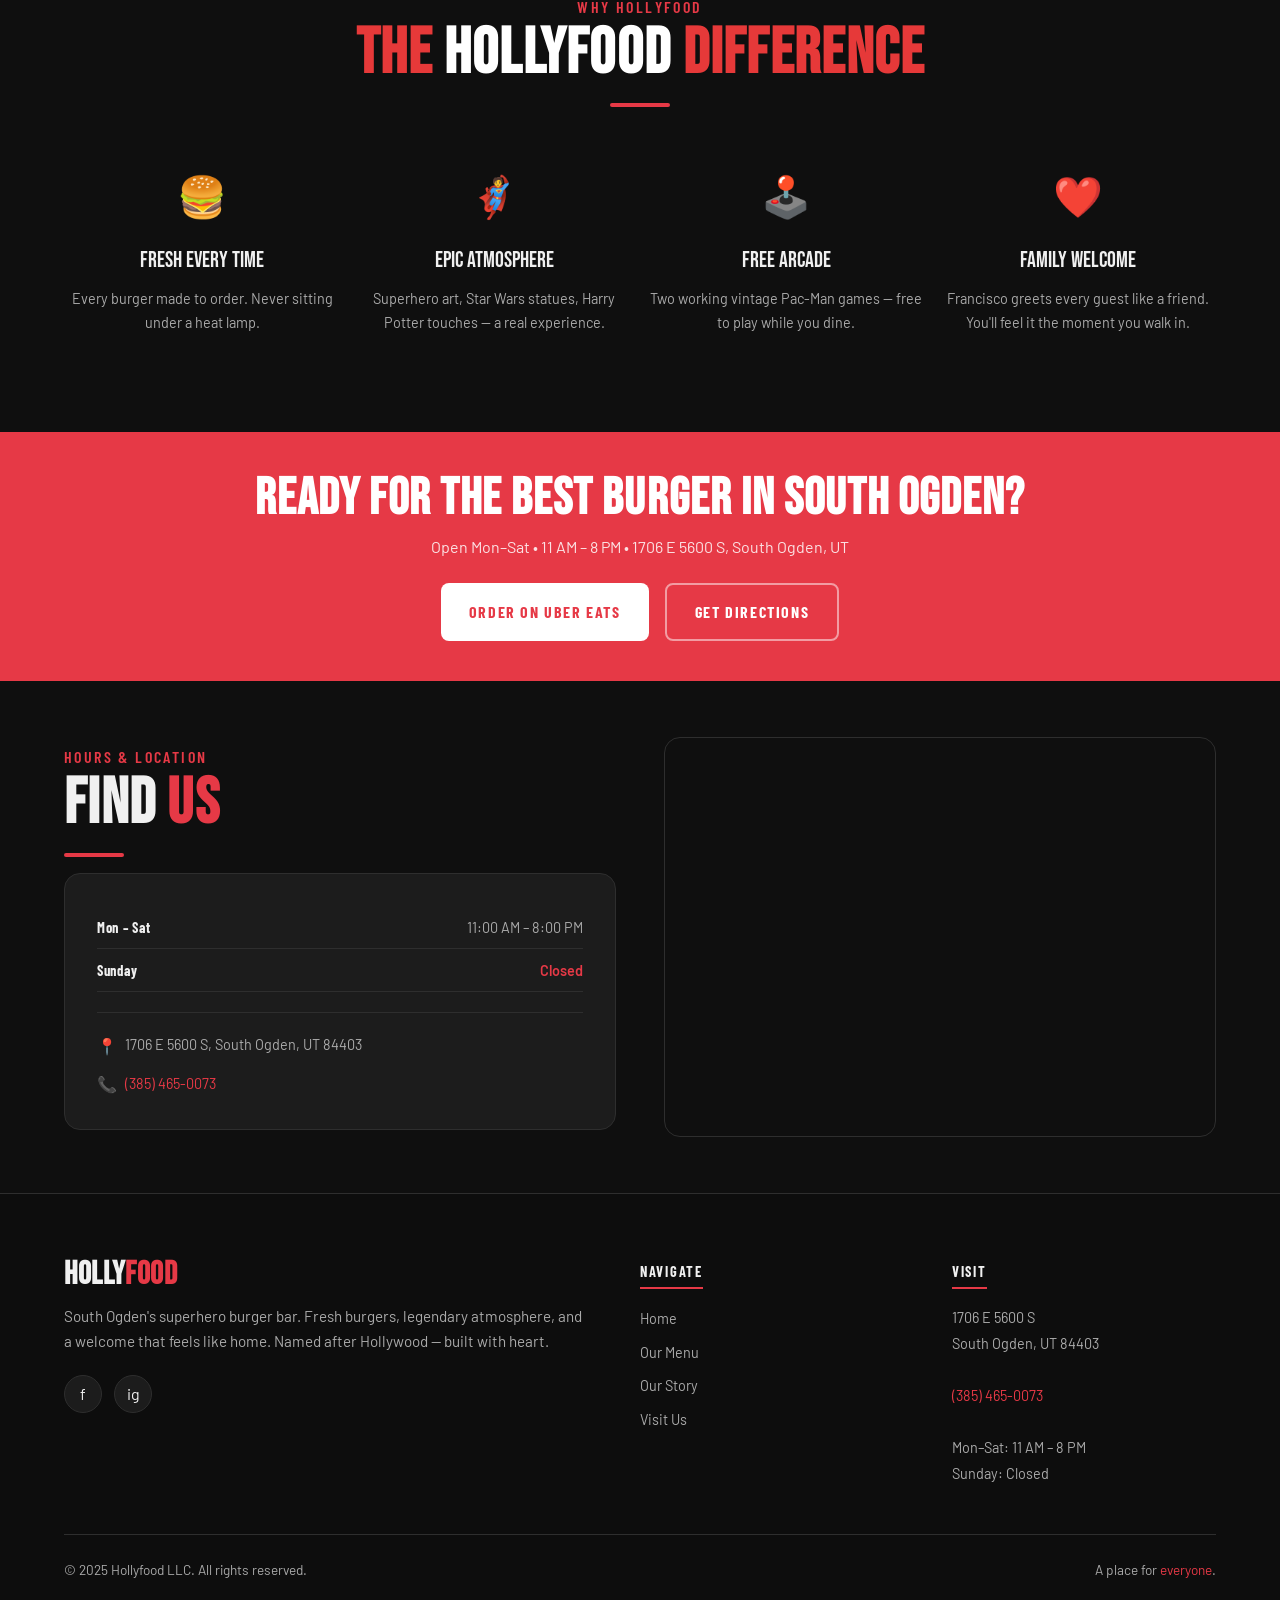
==== commit fdb21f00: "feat: vibrant hero with glassmorphism text card anchored to bottom" ====
--- a/index.html
+++ b/index.html
@@ -75,16 +75,18 @@
     <div class="hero-bg" style="background-image: url('images/photo-1.jpg');"></div>
     <div class="hero-overlay"></div>
     <div class="hero-content">
-      <div class="hero-badge">⭐ 4.9 Rating &bull; 418+ Google Reviews &bull; South Ogden, UT</div>
-      <h1 style="margin: 0px 0px 100px">Where <span>Heroes</span> Come to Eat</h1>
-      <p class="hero-sub">South Ogden's #1 Superhero Burger Bar</p>
-      <p class="hero-desc">Step into the ultimate pop culture dining experience. Movie-themed burgers, crispy fries, arcade games, and a 4.9-star welcome that feels like family.</p>
-      <div class="hero-stars">
-        ★★★★★ <span>Rated one of Utah's best burger experiences</span>
-      </div>
-      <div class="hero-btns">
-        <a href="menu.html" class="btn btn-primary">View Our Menu</a>
-        <a href="visit.html" class="btn btn-outline">Find Us</a>
+      <div class="hero-card">
+        <div class="hero-badge">⭐ 4.9 Rating &bull; 418+ Google Reviews &bull; South Ogden, UT</div>
+        <h1>Where <span>Heroes</span> Come to Eat</h1>
+        <p class="hero-sub">South Ogden's #1 Superhero Burger Bar</p>
+        <p class="hero-desc">Step into the ultimate pop culture dining experience. Movie-themed burgers, crispy fries, arcade games, and a 4.9-star welcome that feels like family.</p>
+        <div class="hero-stars">
+          ★★★★★ <span>Rated one of Utah's best burger experiences</span>
+        </div>
+        <div class="hero-btns">
+          <a href="menu.html" class="btn btn-primary">View Our Menu</a>
+          <a href="visit.html" class="btn btn-outline">Find Us</a>
+        </div>
       </div>
     </div>
     <div class="scroll-indicator">
--- a/style.css
+++ b/style.css
@@ -308,7 +308,7 @@
   position: relative;
   min-height: 92vh;
   display: flex;
-  align-items: center;
+  align-items: flex-end;
   justify-content: center;
   overflow: hidden;
 }
@@ -331,20 +331,38 @@
   position: absolute;
   inset: 0;
   background: linear-gradient(
-    135deg,
-    rgba(13, 13, 13, 0.88) 0%,
-    rgba(26, 26, 46, 0.75) 50%,
-    rgba(13, 13, 13, 0.82) 100%
+    to bottom,
+    transparent 0%,
+    rgba(0, 0, 0, 0.08) 55%,
+    rgba(0, 0, 0, 0.30) 100%
   );
 }
 
 .hero-content {
   position: relative;
   z-index: 2;
-  text-align: center;
-  padding: 2rem 1.5rem;
+  width: 100%;
   max-width: 900px;
+  padding: 0 1.5rem 3rem;
   margin: 0 auto;
+}
+
+.hero-card {
+  background: rgba(10, 10, 10, 0.72);
+  backdrop-filter: blur(12px);
+  -webkit-backdrop-filter: blur(12px);
+  border: 1px solid rgba(255, 255, 255, 0.08);
+  border-left: 3px solid var(--color-accent);
+  border-radius: var(--radius-lg);
+  padding: 1.75rem 2rem;
+  display: inline-block;
+  max-width: 600px;
+  text-align: left;
+}
+
+.hero-card h1 {
+  font-size: clamp(2.4rem, 5vw, 4.5rem);
+  margin-bottom: 0.5rem;
 }
 
 .hero-badge {
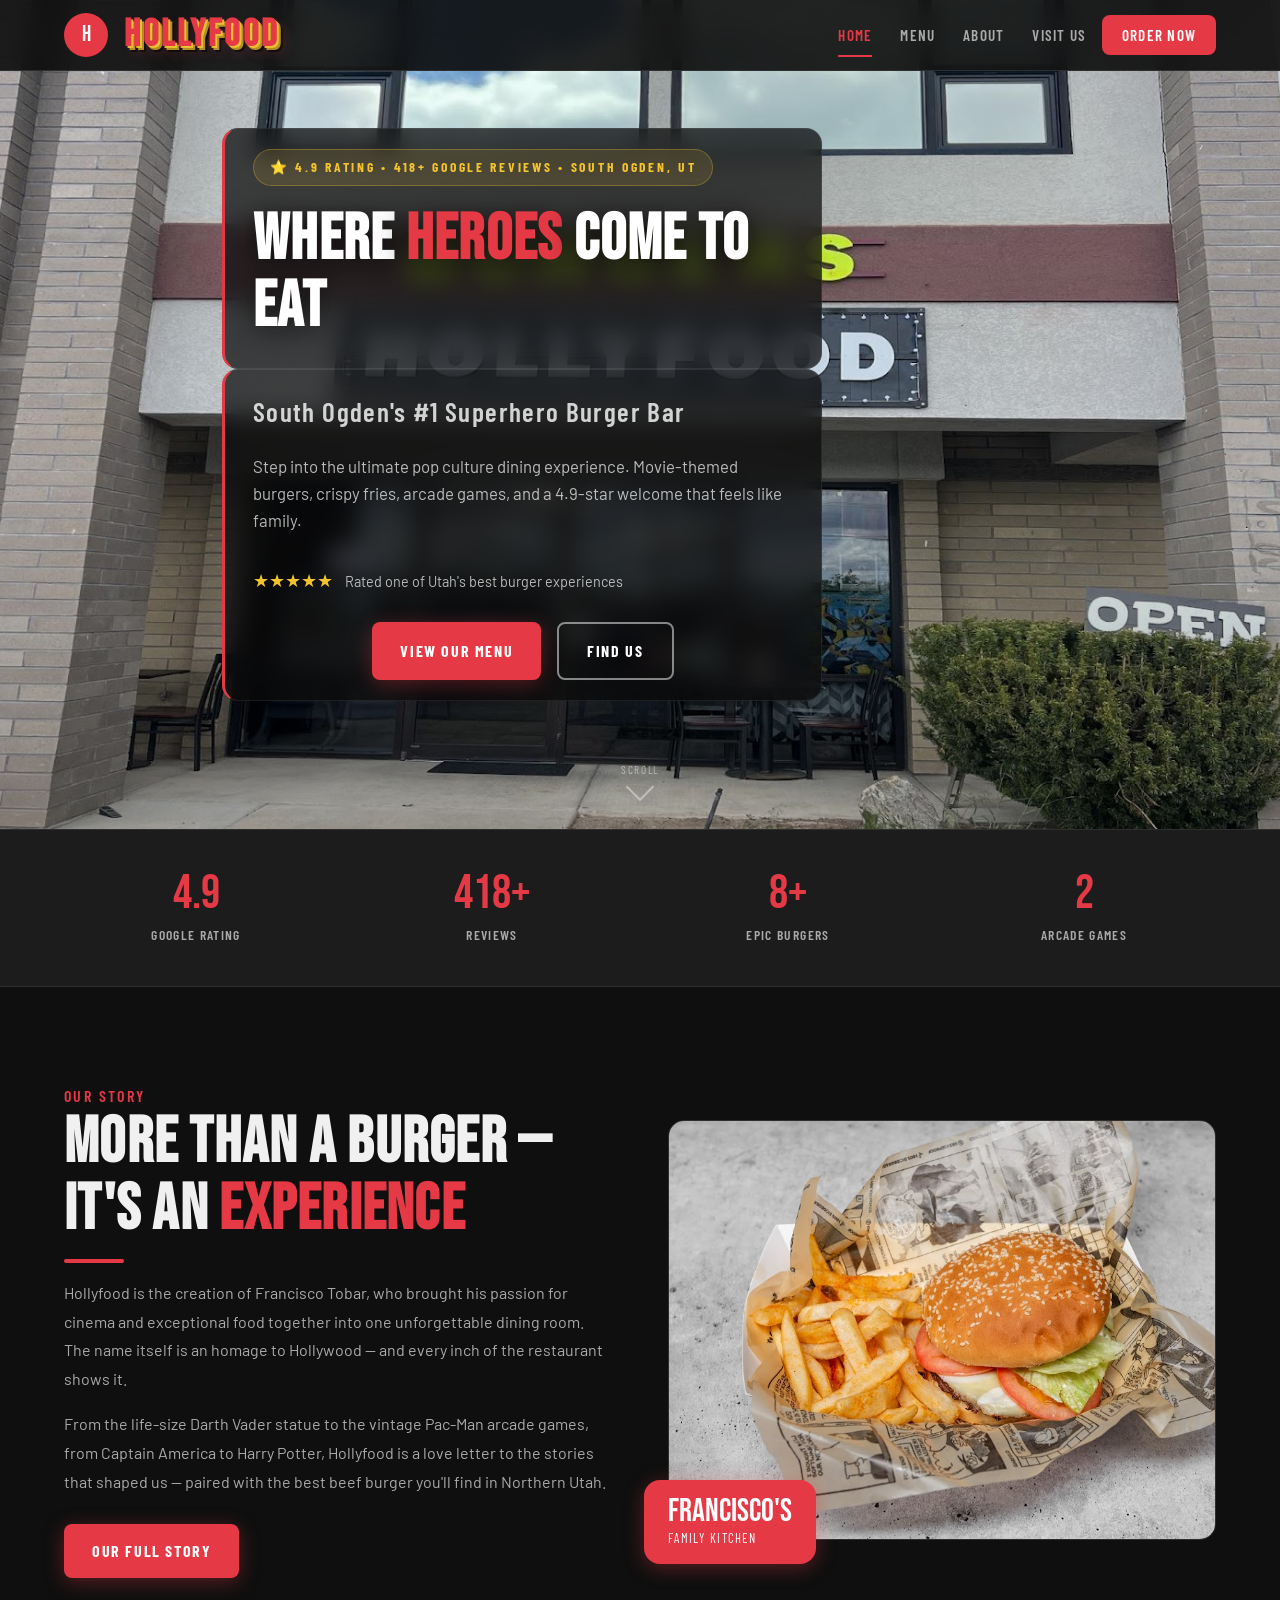
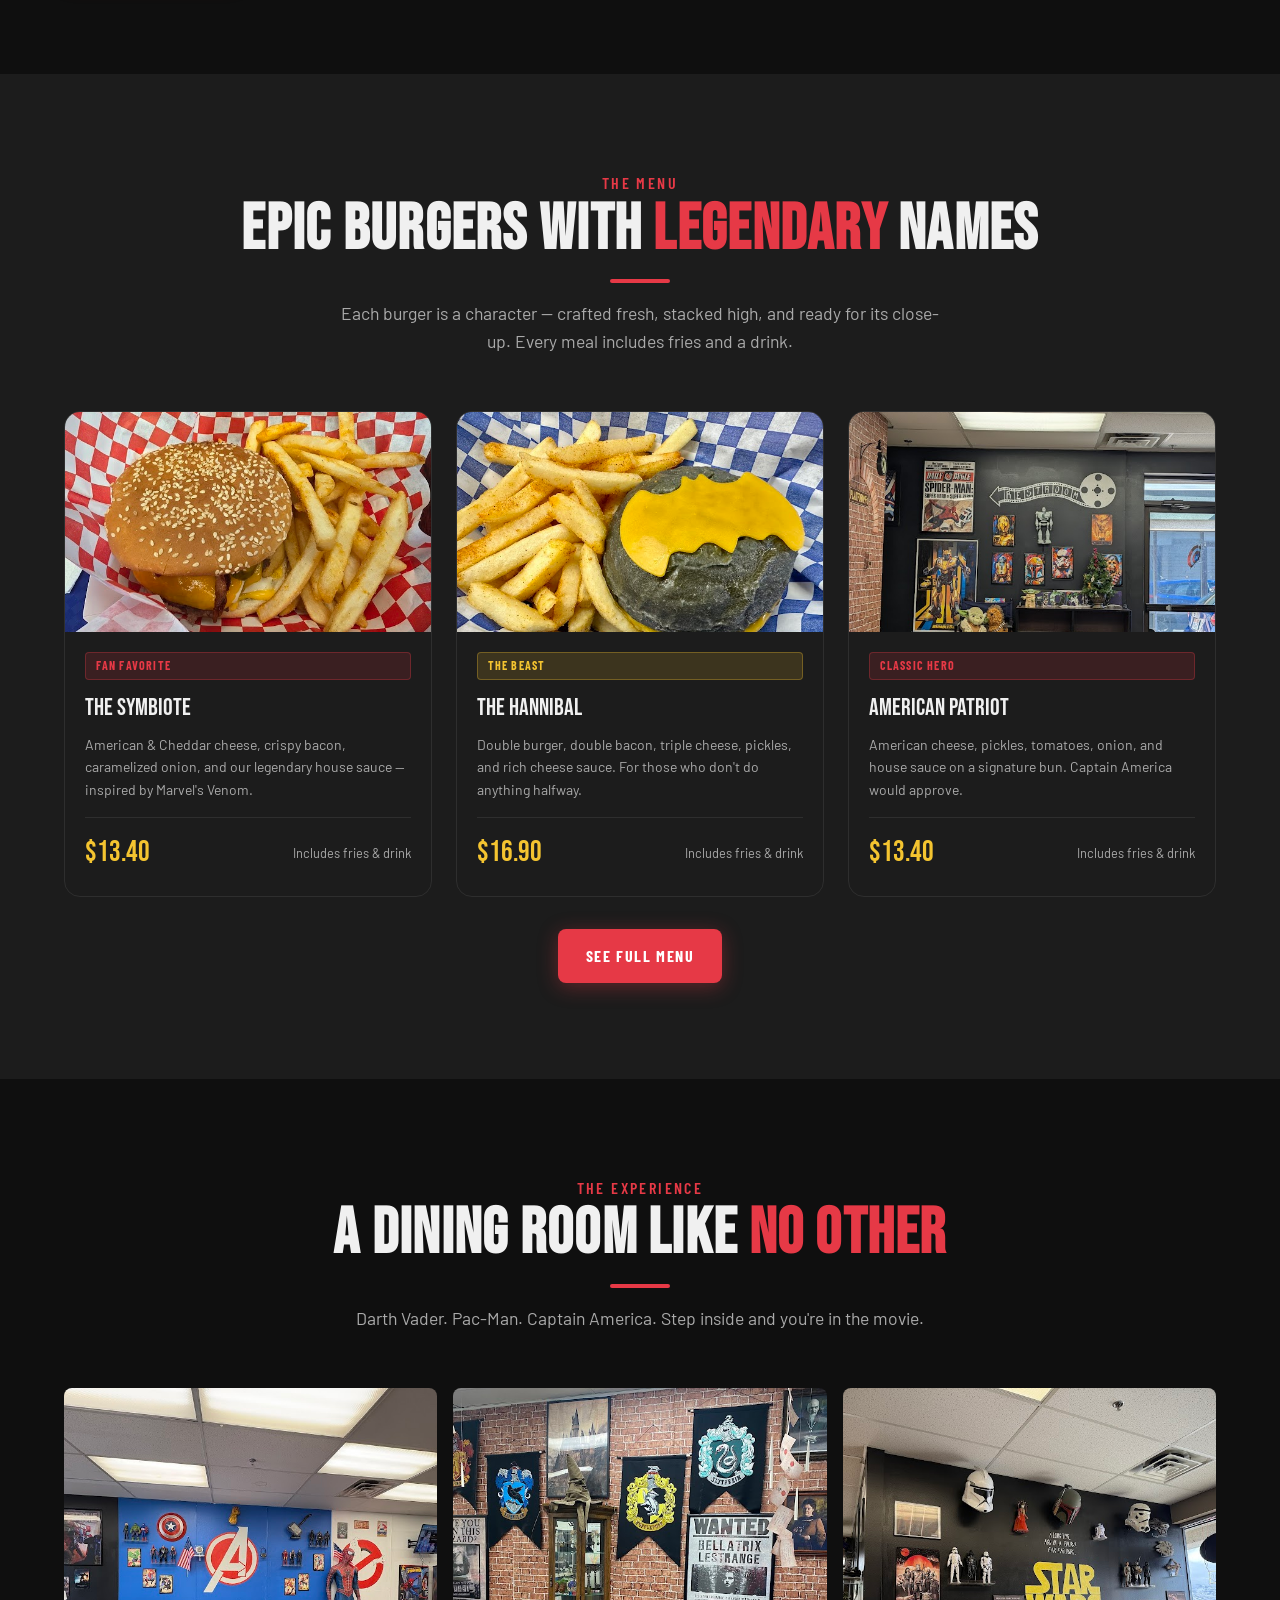
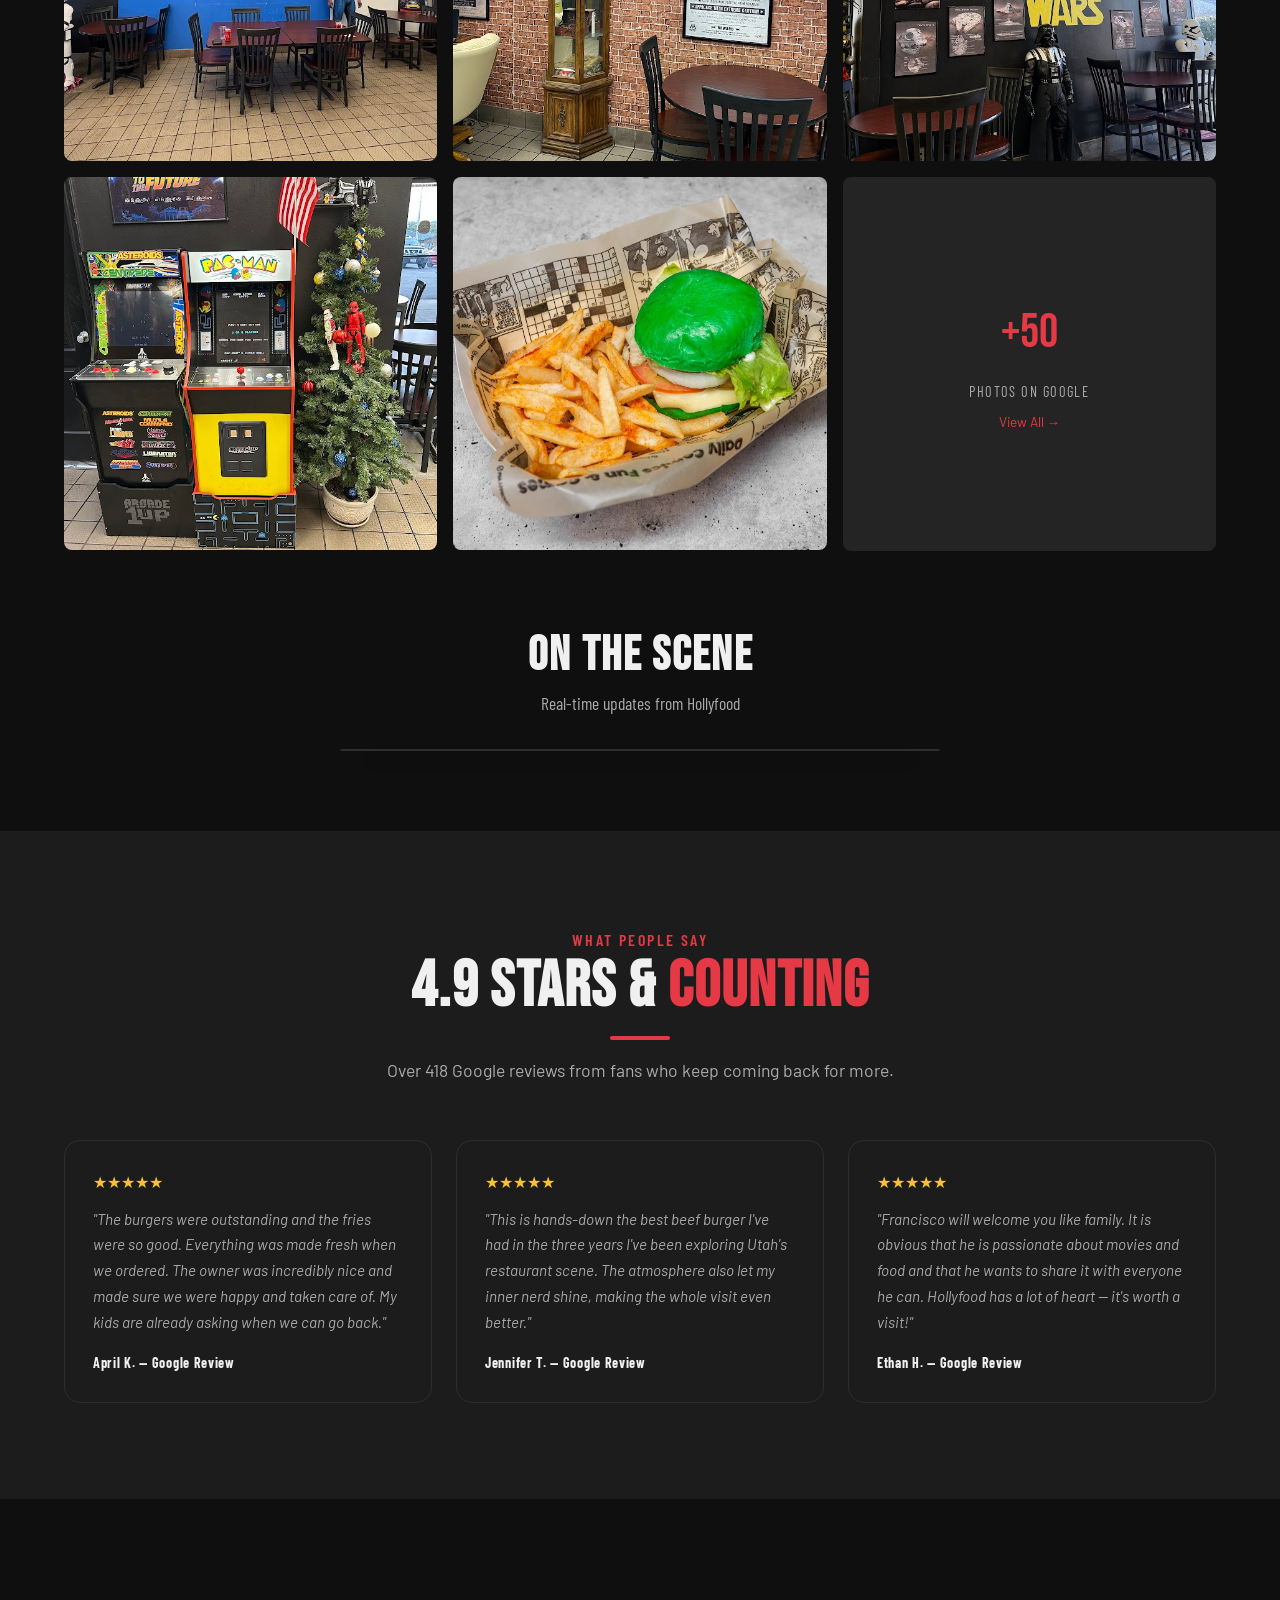
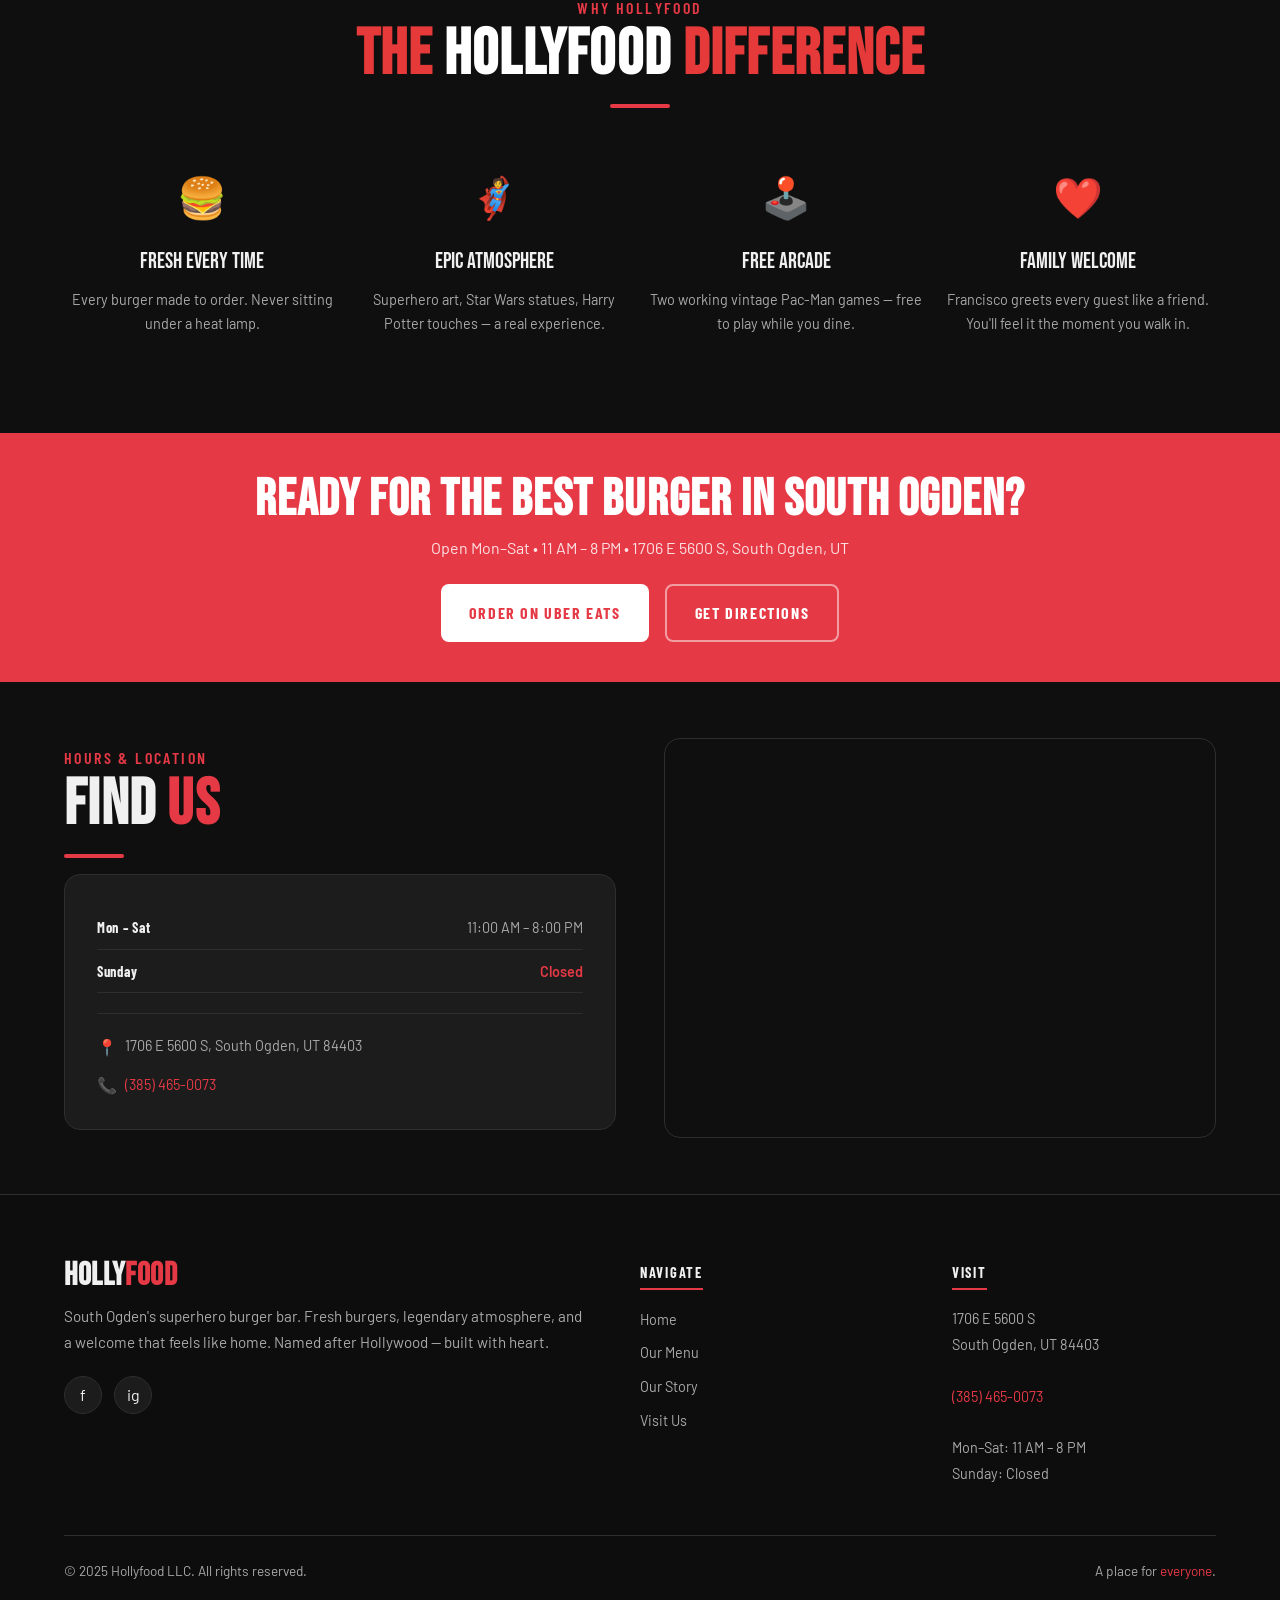
==== commit a76b6843: "feat: split hero into top title card + bottom info card, sign visible in middle" ====
--- a/index.html
+++ b/index.html
@@ -75,9 +75,11 @@
     <div class="hero-bg" style="background-image: url('images/photo-1.jpg');"></div>
     <div class="hero-overlay"></div>
     <div class="hero-content">
-      <div class="hero-card">
+      <div class="hero-card hero-card-top">
         <div class="hero-badge">⭐ 4.9 Rating &bull; 418+ Google Reviews &bull; South Ogden, UT</div>
         <h1>Where <span>Heroes</span> Come to Eat</h1>
+      </div>
+      <div class="hero-card hero-card-bottom">
         <p class="hero-sub">South Ogden's #1 Superhero Burger Bar</p>
         <p class="hero-desc">Step into the ultimate pop culture dining experience. Movie-themed burgers, crispy fries, arcade games, and a 4.9-star welcome that feels like family.</p>
         <div class="hero-stars">
--- a/style.css
+++ b/style.css
@@ -308,7 +308,7 @@
   position: relative;
   min-height: 92vh;
   display: flex;
-  align-items: flex-end;
+  align-items: stretch;
   justify-content: center;
   overflow: hidden;
 }
@@ -341,9 +341,12 @@
 .hero-content {
   position: relative;
   z-index: 2;
+  display: flex;
+  flex-direction: column;
+  justify-content: space-between;
   width: 100%;
   max-width: 900px;
-  padding: 0 1.5rem 3rem;
+  padding: 6rem 1.5rem 3rem; /* top padding clears the fixed nav */
   margin: 0 auto;
 }
 
@@ -354,15 +357,23 @@
   border: 1px solid rgba(255, 255, 255, 0.08);
   border-left: 3px solid var(--color-accent);
   border-radius: var(--radius-lg);
-  padding: 1.75rem 2rem;
+  padding: 1.25rem 1.75rem;
   display: inline-block;
   max-width: 600px;
   text-align: left;
 }
 
+.hero-card-top {
+  align-self: flex-start;
+}
+
+.hero-card-bottom {
+  align-self: flex-start;
+}
+
 .hero-card h1 {
   font-size: clamp(2.4rem, 5vw, 4.5rem);
-  margin-bottom: 0.5rem;
+  margin-bottom: 0;
 }
 
 .hero-badge {
